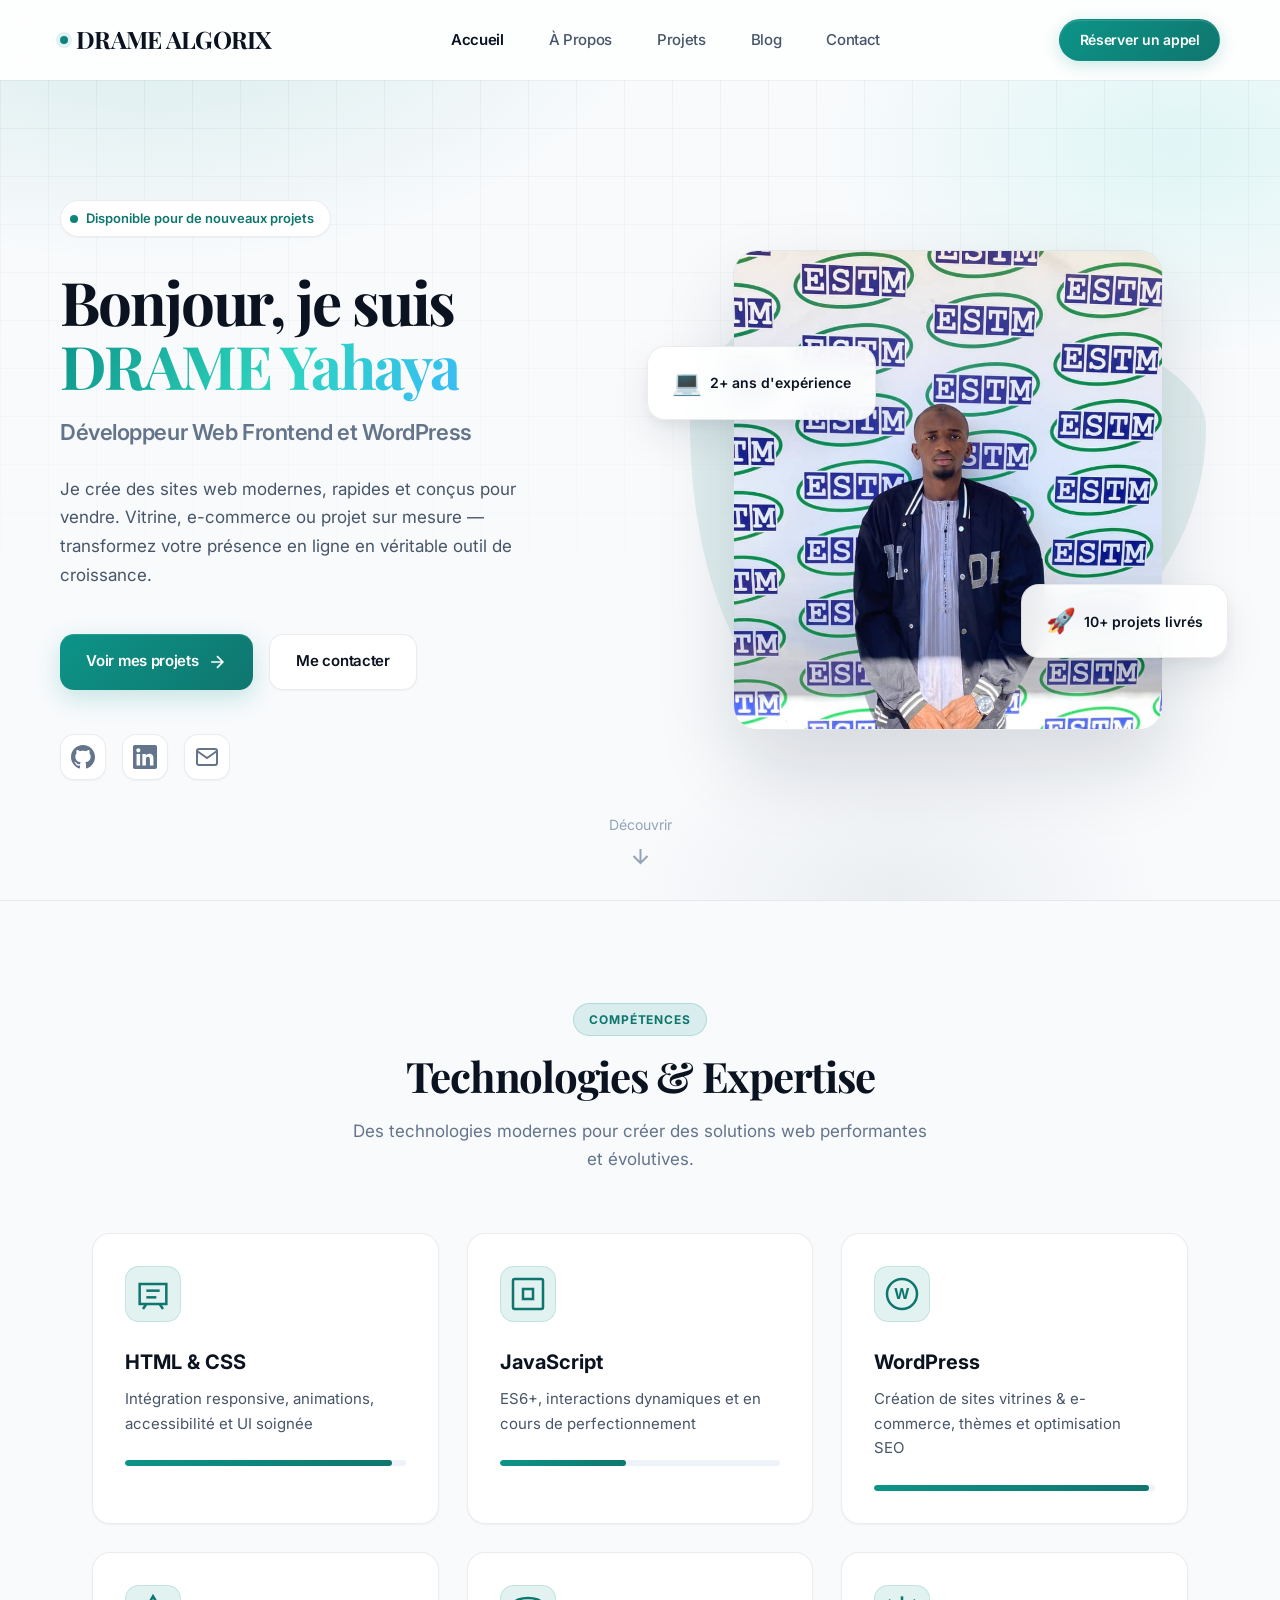
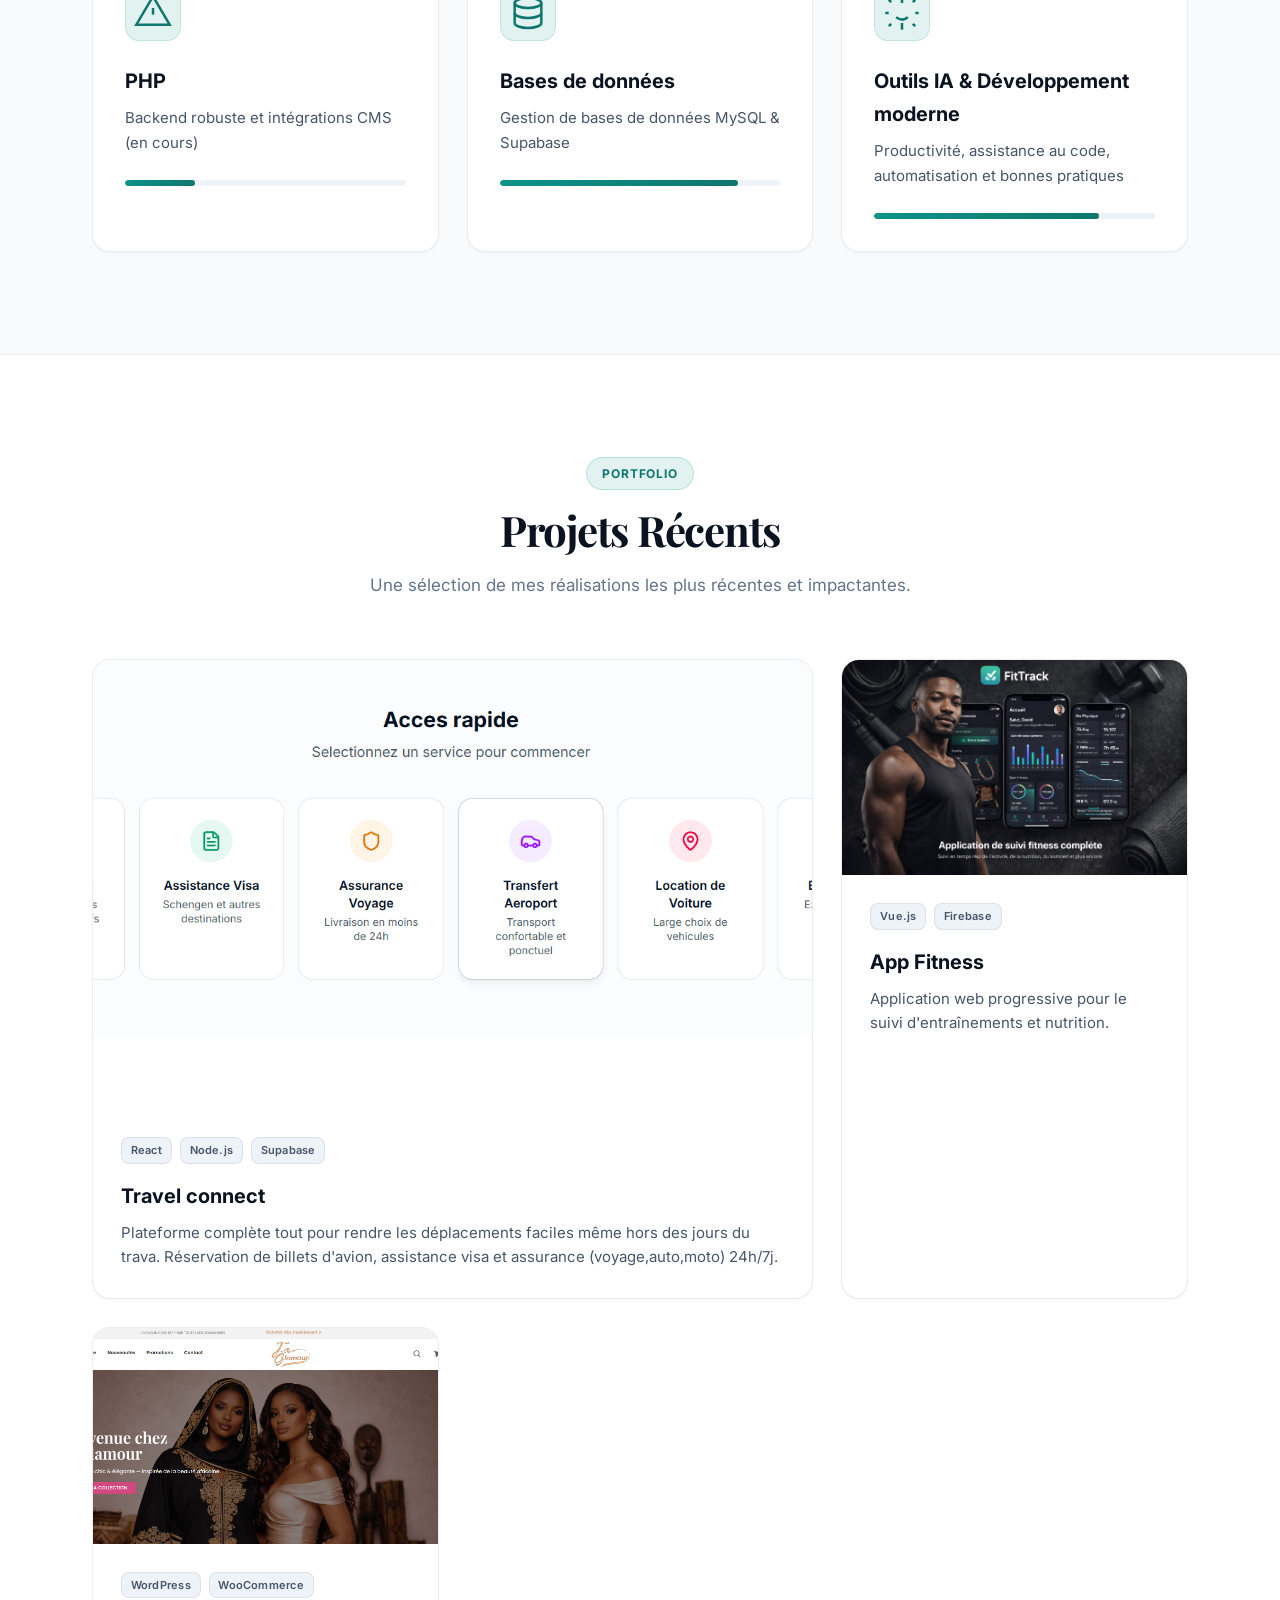
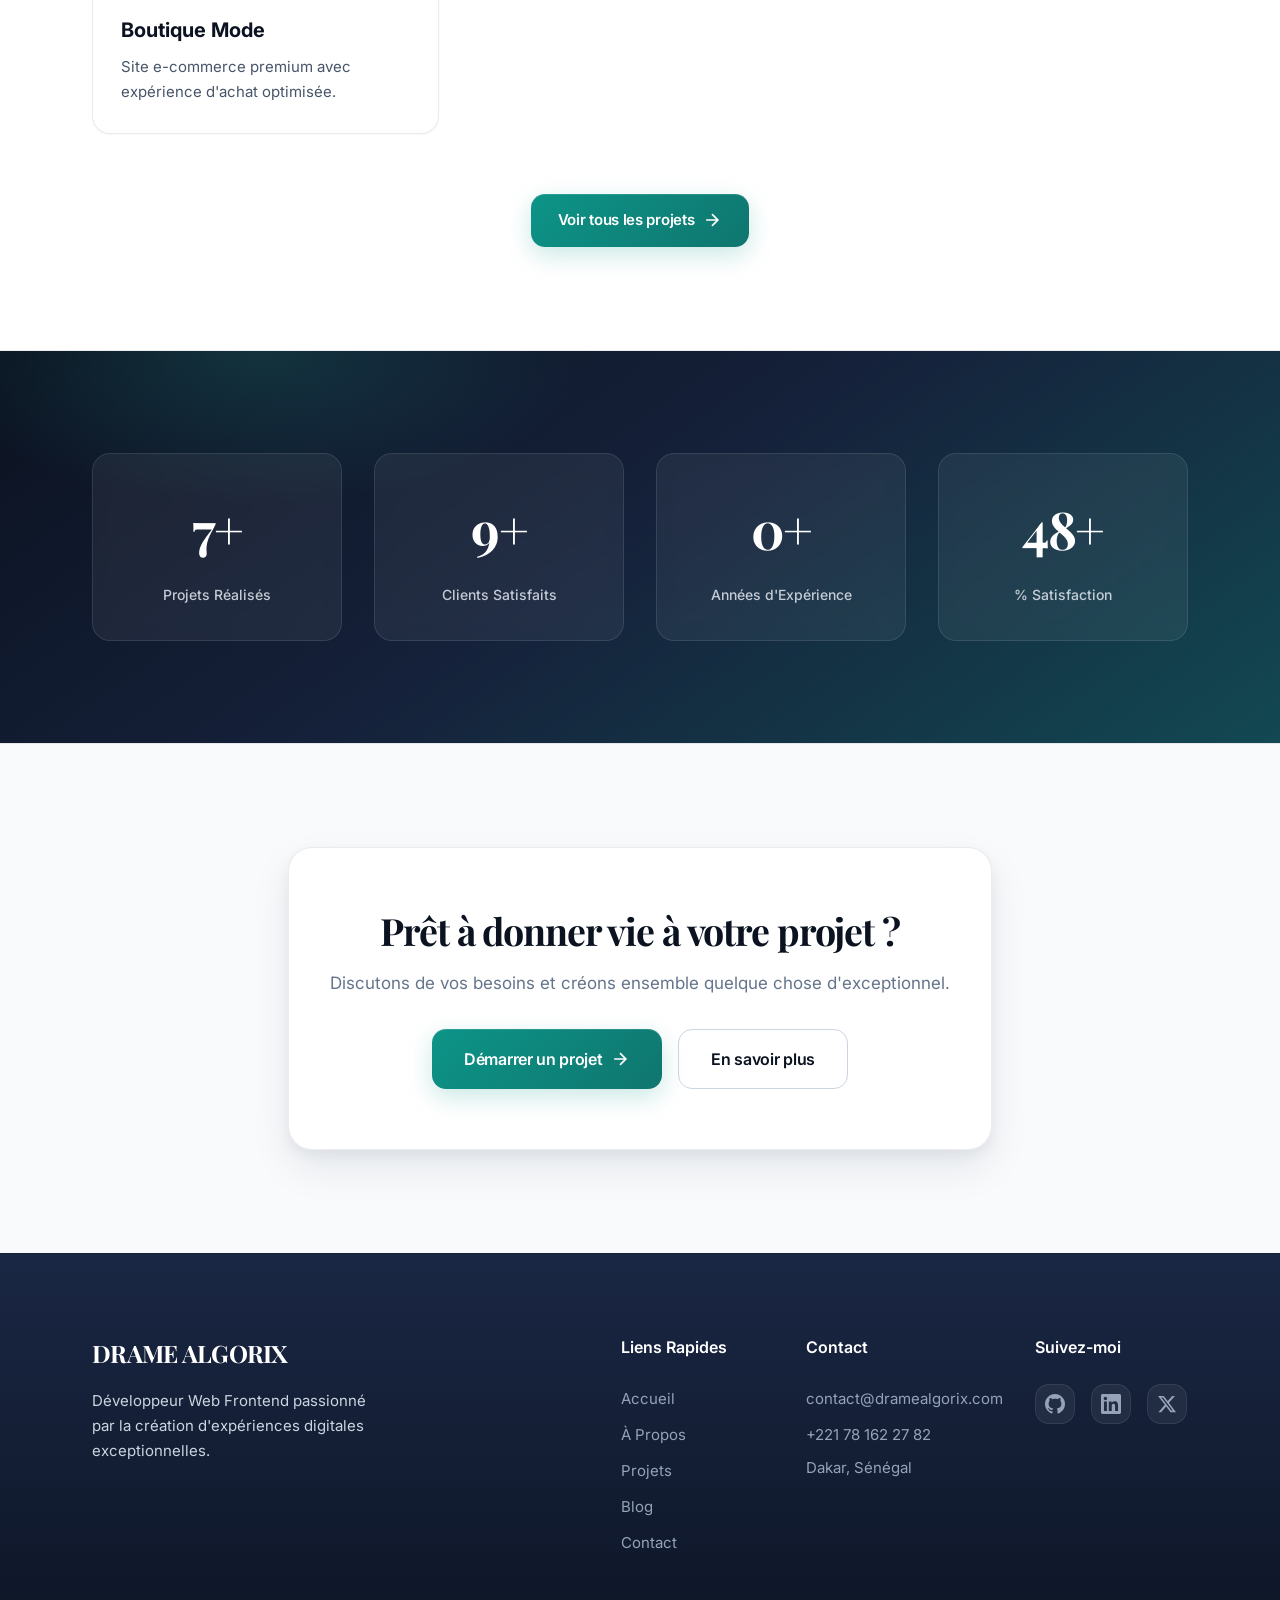
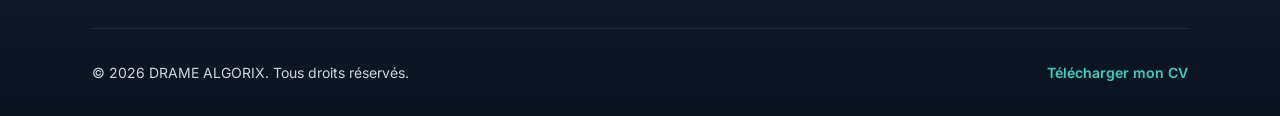
==== index.html @ dce72f21 "Add files via upload" ====
<!DOCTYPE html>
<html lang="fr">
<head>
    <meta charset="UTF-8">
    <meta name="viewport" content="width=device-width, initial-scale=1.0">
    <meta name="description" content="Portfolio de développeur web frontend - Création de sites web modernes et performants">
    <title>DRAME ALGORIX| Développeur Web Frontend</title>
    <link rel="preconnect" href="https://fonts.googleapis.com">
    <link rel="preconnect" href="https://fonts.gstatic.com" crossorigin>
    <link href="https://fonts.googleapis.com/css2?family=Inter:wght@300;400;500;600;700;800&family=Playfair+Display:wght@600;700&display=swap" rel="stylesheet">
    <link rel="stylesheet" href="css/style.css">

</head>
<body>
    <!-- Navigation -->
    <nav class="navbar" id="navbar" role="navigation" aria-label="Principale">
        <div class="container nav-container">
            <a href="index.html" class="logo">
                <span class="logo-text">DRAME ALGORIX</span>
            </a>
            <ul class="nav-menu" id="nav-menu">
                <li><a href="index.html" class="nav-link active">Accueil</a></li>
                <li><a href="about.html" class="nav-link">À Propos</a></li>
                <li><a href="projects.html" class="nav-link">Projets</a></li>
                <li><a href="blog.html" class="nav-link">Blog</a></li>
                <li><a href="contact.html" class="nav-link">Contact</a></li>
                <li class="nav-item-cta">
                    <!-- Mon lien Calendly pour prise de rendez-vous (Planifier un appel) --> 
                    <a href="https://calendly.com/yahayadrame21/30min" class="nav-cta nav-cta--mobile" target="_blank" rel="noopener noreferrer">Réserver un appel</a>
                </li>
            </ul>
            <div class="nav-actions">
                <a href="https://calendly.com/yahayadrame21/30min" class="nav-cta nav-cta--desktop" target="_blank" rel="noopener noreferrer">Réserver un appel</a>
                <button type="button" class="nav-toggle" id="nav-toggle" aria-label="Ouvrir le menu" aria-expanded="false" aria-controls="nav-menu">
                    <span class="hamburger" aria-hidden="true"></span>
                </button>
            </div>
        </div>
    </nav>

    <!-- Hero Section -->
    <header class="hero">
        <div class="container hero-container">
            <div class="hero-content">
                <span class="hero-badge animate-fade-in">Disponible pour de nouveaux projets</span>
                <h1 class="hero-title animate-fade-in-up">
                    Bonjour, je suis <span class="text-gradient">DRAME Yahaya</span>
                </h1>
                <p class="hero-subtitle animate-fade-in-up delay-1">
                    Développeur Web Frontend et WordPress
                </p>
                <p class="hero-description animate-fade-in-up delay-2">
                    Je crée des sites web modernes, rapides et conçus pour vendre. Vitrine, e-commerce ou projet sur mesure — transformez votre présence en ligne en véritable outil de croissance.

                </p>
                <div class="hero-cta animate-fade-in-up delay-3">
                    <a href="projects.html" class="btn btn-primary">
                        <span>Voir mes projets</span>
                        <svg width="20" height="20" viewBox="0 0 24 24" fill="none" stroke="currentColor" stroke-width="2">
                            <path d="M5 12h14M12 5l7 7-7 7"/>
                        </svg>
                    </a>
                    <a href="contact.html" class="btn btn-secondary">Me contacter</a>
                </div>
                    <!--Liens vers les reseaux sociaux-->
                <div class="hero-social animate-fade-in-up delay-4">
                    <a href="https://github.com" target="_blank" rel="noopener" class="social-link" aria-label="GitHub">
                        <svg width="24" height="24" viewBox="0 0 24 24" fill="currentColor">
                            <path d="M12 0c-6.626 0-12 5.373-12 12 0 5.302 3.438 9.8 8.207 11.387.599.111.793-.261.793-.577v-2.234c-3.338.726-4.033-1.416-4.033-1.416-.546-1.387-1.333-1.756-1.333-1.756-1.089-.745.083-.729.083-.729 1.205.084 1.839 1.237 1.839 1.237 1.07 1.834 2.807 1.304 3.492.997.107-.775.418-1.305.762-1.604-2.665-.305-5.467-1.334-5.467-5.931 0-1.311.469-2.381 1.236-3.221-.124-.303-.535-1.524.117-3.176 0 0 1.008-.322 3.301 1.23.957-.266 1.983-.399 3.003-.404 1.02.005 2.047.138 3.006.404 2.291-1.552 3.297-1.23 3.297-1.23.653 1.653.242 2.874.118 3.176.77.84 1.235 1.911 1.235 3.221 0 4.609-2.807 5.624-5.479 5.921.43.372.823 1.102.823 2.222v3.293c0 .319.192.694.801.576 4.765-1.589 8.199-6.086 8.199-11.386 0-6.627-5.373-12-12-12z"/>
                        </svg>
                    </a>
                    <a href="https://linkedin.com" target="_blank" rel="noopener" class="social-link" aria-label="LinkedIn">
                        <svg width="24" height="24" viewBox="0 0 24 24" fill="currentColor">
                            <path d="M20.447 20.452h-3.554v-5.569c0-1.328-.027-3.037-1.852-3.037-1.853 0-2.136 1.445-2.136 2.939v5.667H9.351V9h3.414v1.561h.046c.477-.9 1.637-1.85 3.37-1.85 3.601 0 4.267 2.37 4.267 5.455v6.286zM5.337 7.433c-1.144 0-2.063-.926-2.063-2.065 0-1.138.92-2.063 2.063-2.063 1.14 0 2.064.925 2.064 2.063 0 1.139-.925 2.065-2.064 2.065zm1.782 13.019H3.555V9h3.564v11.452zM22.225 0H1.771C.792 0 0 .774 0 1.729v20.542C0 23.227.792 24 1.771 24h20.451C23.2 24 24 23.227 24 22.271V1.729C24 .774 23.2 0 22.222 0h.003z"/>
                        </svg>
                    </a>
                    <a href="mailto:contact@dramealgorix.com" class="social-link" aria-label="Email">
                        <svg width="24" height="24" viewBox="0 0 24 24" fill="none" stroke="currentColor" stroke-width="2">
                            <rect x="2" y="4" width="20" height="16" rx="2"/>
                            <path d="M22 6l-10 7L2 6"/>
                        </svg>
                    </a>
                </div>
            </div>
            <div class="hero-visual animate-fade-in-left">
                <div class="hero-image-wrapper">
                    <div class="hero-shape"></div>
                    <div class="hero-image">
                        
                        <!--//image de moi en jpg -->
                        <img src="images/WhatsApp Image 2026-04-06 at 15.59.02.jpeg" alt=" image DRAME Yahaya - Développeur Web">
                    </div>
                    <div class="floating-card card-1">
                        <span class="card-icon">💻</span>
                        <span class="card-text">2+ ans d'expérience</span>
                    </div>
                    <div class="floating-card card-2">
                        <span class="card-icon">🚀</span>
                        <span class="card-text">10+ projets livrés</span>
                    </div>
                </div>
            </div>
        </div>
        <div class="hero-scroll">
            <a href="#skills" class="scroll-indicator"> 
                <span>Découvrir</span>
                <svg width="24" height="24" viewBox="0 0 24 24" fill="none" stroke="currentColor" stroke-width="2">
                    <path d="M12 5v14M19 12l-7 7-7-7"/> 
                </svg>
            </a>
        </div>
    </header>

    <!-- Skills Section  avec les svg icones correspondants-->
    <section class="skills" id="skills">
        <div class="container">
            <div class="section-header">
                <span class="section-badge">Compétences</span>
                <h2 class="section-title">Technologies & Expertise</h2>
                <p class="section-description">
                    Des technologies modernes pour créer des solutions web performantes et évolutives.
                </p>
            </div>
            <div class="skills-grid">
                <div class="skill-card" data-animate>
                    <div class="skill-icon">
                        <svg width="40" height="40" viewBox="0 0 24 24" fill="none" stroke="currentColor" stroke-width="1.5">
                            <path d="M4 6h16v12H4z"/>
                            <path d="M8 18l-2 3"/>
                            <path d="M16 18l2 3"/>
                            <path d="M8 10h8"/>
                            <path d="M8 14h6"/>
                        </svg>
                    </div>
                    <h3 class="skill-title">HTML &amp; CSS</h3>
                    <p class="skill-description">Intégration responsive, animations, accessibilité et UI soignée</p>
                    <div class="skill-level">
                        <div class="skill-bar" style="--level: 95%"></div>
                    </div>
                </div>
                <div class="skill-card" data-animate>
                    <div class="skill-icon">
                        <svg width="40" height="40" viewBox="0 0 24 24" fill="none" stroke="currentColor" stroke-width="1.5">
                            <path d="M20 3H4a1 1 0 00-1 1v16a1 1 0 001 1h16a1 1 0 001-1V4a1 1 0 00-1-1z"/>
                            <path d="M9 9h6v6H9z"/>
                        </svg>
                    </div>
                    <h3 class="skill-title">JavaScript</h3>
                    <p class="skill-description">ES6+, interactions dynamiques et en cours de perfectionnement</p>
                    <div class="skill-level">
                        <div class="skill-bar" style="--level: 45%"></div>
                    </div>
                </div>
                <div class="skill-card" data-animate>
                    <div class="skill-icon">
                        <svg width="40" height="40" viewBox="0 0 24 24" fill="none" stroke="currentColor" stroke-width="1.5">
                            <circle cx="12" cy="12" r="9"/>
                            <text x="12" y="15" text-anchor="middle" font-size="9" font-family="Inter, system-ui, -apple-system, BlinkMacSystemFont, sans-serif" fill="currentColor" stroke="none" font-weight="700">W</text>
                        </svg>
                    </div>
                    <h3 class="skill-title">WordPress</h3>
                    <p class="skill-description">Création de sites vitrines & e-commerce, thèmes et optimisation SEO</p>
                    <div class="skill-level">
                        <div class="skill-bar" style="--level: 98%"></div>
                    </div>
                </div>
                <div class="skill-card" data-animate>
                    <div class="skill-icon">
                        <svg width="40" height="40" viewBox="0 0 24 24" fill="none" stroke="currentColor" stroke-width="1.5">
                            <path d="M12 2L2 19h20L12 2z"/>
                            <path d="M12 16v.01"/>
                            <path d="M12 9v4"/>
                        </svg>
                    </div>
                    <h3 class="skill-title">PHP</h3>
                    <p class="skill-description">Backend robuste et intégrations CMS (en cours)</p>
                    <div class="skill-level">
                        <div class="skill-bar" style="--level: 25%"></div>
                    </div>
                </div>
                <div class="skill-card" data-animate>
                    <div class="skill-icon">
                        <svg width="40" height="40" viewBox="0 0 24 24" fill="none" stroke="currentColor" stroke-width="1.5">
                            <path d="M12 3c-4.418 0-8 1.343-8 3v12c0 1.657 3.582 3 8 3s8-1.343 8-3V6c0-1.657-3.582-3-8-3z"/>
                            <path d="M4 6c0 1.657 3.582 3 8 3s8-1.343 8-3"/>
                            <path d="M4 12c0 1.657 3.582 3 8 3s8-1.343 8-3"/>
                        </svg>
                    </div>
                    <h3 class="skill-title">Bases de données</h3>
                    <p class="skill-description">Gestion de bases de données MySQL & Supabase</p>
                    <div class="skill-level">
                        <div class="skill-bar" style="--level: 85%"></div>
                    </div>
                </div>
                <div class="skill-card" data-animate>
                    <div class="skill-icon">
                        <svg width="40" height="40" viewBox="0 0 24 24" fill="none" stroke="currentColor" stroke-width="1.5">
                            <path d="M12 2v4"/>
                            <path d="M12 18v4"/>
                            <path d="M4 12H2"/>
                            <path d="M22 12h-2"/>
                            <path d="M5.5 5.5l-1.4-1.4"/>
                            <path d="M19.9 19.9l-1.4-1.4"/>
                            <path d="M18.5 5.5l1.4-1.4"/>
                            <path d="M4.1 19.9l1.4-1.4"/>
                            <path d="M8.5 14.5c2.5 1.8 5.2 1.8 7 0"/>
                            <path d="M9 9.5h.01"/>
                            <path d="M15 9.5h.01"/>
                        </svg>
                    </div>
                    <h3 class="skill-title">Outils IA &amp; Développement moderne</h3>
                    <p class="skill-description">Productivité, assistance au code, automatisation et bonnes pratiques</p>
                    <div class="skill-level">
                        <div class="skill-bar" style="--level: 80%"></div>
                    </div>
                </div>
            </div>
        </div>
    </section>

    <!-- Section Aperçu des projets -->
    <section class="projects-preview">
        <div class="container">
            <div class="section-header">
                <span class="section-badge">Portfolio</span>
                <h2 class="section-title">Projets Récents</h2>
                <p class="section-description">
                    Une sélection de mes réalisations les plus récentes et impactantes.
                </p>
            </div>
            <div class="projects-grid">
                <article class="project-card featured" data-animate>
                    <div class="project-image">
                        <img src="images/agenceconnect.png" alt="images/agenceconnect.png">
                        <div class="project-overlay">
                            <a href="projects.html" class="project-link">
                                <svg width="24" height="24" viewBox="0 0 24 24" fill="none" stroke="currentColor" stroke-width="2">
                                    <path d="M18 13v6a2 2 0 01-2 2H5a2 2 0 01-2-2V8a2 2 0 012-2h6"/>
                                    <path d="M15 3h6v6"/>
                                    <path d="M10 14L21 3"/>
                                </svg>
                            </a>
                        </div>
                    </div>
                    <div class="project-content">
                        <div class="project-tags">
                            <span class="tag">React</span>
                            <span class="tag">Node.js</span>
                            <span class="tag">Supabase</span>
                        </div>
                        <h3 class="project-title">Travel connect</h3>
                        <p class="project-description">
                            Plateforme complète tout pour rendre les déplacements faciles même hors des jours du trava. Réservation de billets d'avion,
                            assistance visa et assurance (voyage,auto,moto) 24h/7j.
                        </p>
                    </div>
                </article>
                <article class="project-card" data-animate>
                    <div class="project-image">
                        <img src="images/FitTrack.png" alt="Application Mobile Fitness">
                        <div class="project-overlay">
                            <a href="projects.html" class="project-link">
                                <svg width="24" height="24" viewBox="0 0 24 24" fill="none" stroke="currentColor" stroke-width="2">
                                    <path d="M18 13v6a2 2 0 01-2 2H5a2 2 0 01-2-2V8a2 2 0 012-2h6"/>
                                    <path d="M15 3h6v6"/>
                                    <path d="M10 14L21 3"/>
                                </svg>
                            </a>
                        </div>
                    </div>
                    <div class="project-content">
                        <div class="project-tags">
                            <span class="tag">Vue.js</span>
                            <span class="tag">Firebase</span>
                        </div>
                        <h3 class="project-title">App Fitness</h3>
                        <p class="project-description">
                            Application web progressive pour le suivi d'entraînements et nutrition.
                        </p>
                    </div>
                </article>
                <article class="project-card" data-animate>
                    <div class="project-image">
                        <img src="images/boutique fashion.png" alt="Site E-commerce Mode">
                        <div class="project-overlay">
                            <a href="projects.html" class="project-link">
                                <svg width="24" height="24" viewBox="0 0 24 24" fill="none" stroke="currentColor" stroke-width="2">
                                    <path d="M18 13v6a2 2 0 01-2 2H5a2 2 0 01-2-2V8a2 2 0 012-2h6"/>
                                    <path d="M15 3h6v6"/>
                                    <path d="M10 14L21 3"/>
                                </svg>
                            </a>
                        </div>
                    </div>
                    <div class="project-content">
                        <div class="project-tags">
                            <span class="tag">WordPress</span>
                            <span class="tag">WooCommerce</span>
                        </div>
                        <h3 class="project-title">Boutique Mode</h3>
                        <p class="project-description">
                            Site e-commerce premium avec expérience d'achat optimisée.
                        </p>
                    </div>
                </article>
            </div>
            <div class="section-cta">
                <a href="projects.html" class="btn btn-primary">
                    <span>Voir tous les projets</span>
                    <svg width="20" height="20" viewBox="0 0 24 24" fill="none" stroke="currentColor" stroke-width="2">
                        <path d="M5 12h14M12 5l7 7-7 7"/>
                    </svg>
                </a>
            </div>
        </div>
    </section>

    <!-- Section Stats -->
    <section class="stats">
        <div class="container">
            <div class="stats-grid">
                <div class="stat-item" data-animate>
                    <span class="stat-number" data-count="15">0</span>
                    <span class="stat-label">Projets Réalisés</span>
                </div>
                <div class="stat-item" data-animate>
                    <span class="stat-number" data-count="20">0</span>
                    <span class="stat-label">Clients Satisfaits</span>
                </div>
                <div class="stat-item" data-animate>
                    <span class="stat-number" data-count="2">0</span>
                    <span class="stat-label">Années d'Expérience</span>
                </div>
                <div class="stat-item" data-animate>
                    <span class="stat-number" data-count="99">0</span>
                    <span class="stat-label">% Satisfaction</span>
                </div>
            </div>
        </div>
    </section>

    <!-- Bouton d'appel Call To action (CTA) Section -->
    <section class="cta-section">
        <div class="container">
            <div class="cta-content" data-animate>
                <h2 class="cta-title">Prêt à donner vie à votre projet ?</h2>
                <p class="cta-description">
                    Discutons de vos besoins et créons ensemble quelque chose d'exceptionnel.
                </p>
                <div class="cta-buttons">
                    <a href="contact.html" class="btn btn-primary btn-large">
                        <span>Démarrer un projet</span>
                        <svg width="20" height="20" viewBox="0 0 24 24" fill="none" stroke="currentColor" stroke-width="2">
                            <path d="M5 12h14M12 5l7 7-7 7"/>
                        </svg>
                    </a>
                    <a href="about.html" class="btn btn-outline btn-large">En savoir plus</a>
                </div>
            </div>
        </div>
    </section>

    <!-- Footer -->
    <footer class="footer">
        <div class="container">
            <div class="footer-content">
                <div class="footer-brand">
                    <a href="index.html" class="logo">
                        <span class="logo-text">DRAME ALGORIX</span>
                    </a>
                    <p class="footer-tagline">Développeur Web Frontend passionné par la création d'expériences digitales exceptionnelles.</p>
                </div>
                <div class="footer-links">
                    <div class="footer-column">
                        <h4>Liens Rapides</h4>
                        <ul>
                            <li><a href="index.html">Accueil</a></li>
                            <li><a href="about.html">À Propos</a></li>
                            <li><a href="projects.html">Projets</a></li>
                            <li><a href="blog.html">Blog</a></li>
                            <li><a href="contact.html">Contact</a></li>
                        </ul>
                    </div>
                    <div class="footer-column">
                        <h4>Contact</h4>
                        <ul>
                            <li><a href="mailto:contact@dramealgorix.com">contact@dramealgorix.com</a></li>
                            <li><a href="tel:+221781622782">+221 78 162 27 82</a></li>
                            <li>Dakar, Sénégal</li>
                        </ul>
                    </div>
                    <div class="footer-column">
                        <h4>Suivez-moi</h4>
                        <div class="footer-social">
                            <a href="https://github.com" target="_blank" rel="noopener" aria-label="GitHub">
                                <svg width="20" height="20" viewBox="0 0 24 24" fill="currentColor">
                                    <path d="M12 0c-6.626 0-12 5.373-12 12 0 5.302 3.438 9.8 8.207 11.387.599.111.793-.261.793-.577v-2.234c-3.338.726-4.033-1.416-4.033-1.416-.546-1.387-1.333-1.756-1.333-1.756-1.089-.745.083-.729.083-.729 1.205.084 1.839 1.237 1.839 1.237 1.07 1.834 2.807 1.304 3.492.997.107-.775.418-1.305.762-1.604-2.665-.305-5.467-1.334-5.467-5.931 0-1.311.469-2.381 1.236-3.221-.124-.303-.535-1.524.117-3.176 0 0 1.008-.322 3.301 1.23.957-.266 1.983-.399 3.003-.404 1.02.005 2.047.138 3.006.404 2.291-1.552 3.297-1.23 3.297-1.23.653 1.653.242 2.874.118 3.176.77.84 1.235 1.911 1.235 3.221 0 4.609-2.807 5.624-5.479 5.921.43.372.823 1.102.823 2.222v3.293c0 .319.192.694.801.576 4.765-1.589 8.199-6.086 8.199-11.386 0-6.627-5.373-12-12-12z"/>
                                </svg>
                            </a>
                            <a href="https://linkedin.com" target="_blank" rel="noopener" aria-label="LinkedIn">
                                <svg width="20" height="20" viewBox="0 0 24 24" fill="currentColor">
                                    <path d="M20.447 20.452h-3.554v-5.569c0-1.328-.027-3.037-1.852-3.037-1.853 0-2.136 1.445-2.136 2.939v5.667H9.351V9h3.414v1.561h.046c.477-.9 1.637-1.85 3.37-1.85 3.601 0 4.267 2.37 4.267 5.455v6.286zM5.337 7.433c-1.144 0-2.063-.926-2.063-2.065 0-1.138.92-2.063 2.063-2.063 1.14 0 2.064.925 2.064 2.063 0 1.139-.925 2.065-2.064 2.065zm1.782 13.019H3.555V9h3.564v11.452zM22.225 0H1.771C.792 0 0 .774 0 1.729v20.542C0 23.227.792 24 1.771 24h20.451C23.2 24 24 23.227 24 22.271V1.729C24 .774 23.2 0 22.222 0h.003z"/>
                                </svg>
                            </a>
                            <a href="https://twitter.com" target="_blank" rel="noopener" aria-label="Twitter">
                                <svg width="20" height="20" viewBox="0 0 24 24" fill="currentColor">
                                    <path d="M18.244 2.25h3.308l-7.227 8.26 8.502 11.24H16.17l-5.214-6.817L4.99 21.75H1.68l7.73-8.835L1.254 2.25H8.08l4.713 6.231zm-1.161 17.52h1.833L7.084 4.126H5.117z"/>
                                </svg>
                            </a>
                        </div>
                    </div>
                </div>
            </div>
            <div class="footer-bottom">
                <p>&copy; 2026 DRAME ALGORIX. Tous droits réservés.</p>
                <a href="#" class="cv-link">Télécharger mon CV</a>
            </div>
        </div>
    </footer>

    <script src="js/script.js"></script>
</body>
</html>
---- css/style.css ----
/* ===================================
   Design system
   Primary / Secondary / Accent / Neutrals
   =================================== */
:root {
    /* Brand */
    --color-primary: #0b1220;
    --color-secondary: #1a2744;
    --color-accent: #0d9488;
    --color-accent-dark: #0f766e;
    --color-accent-light: #2dd4bf;
    --color-accent-faint: rgba(13, 148, 136, 0.12);
    --color-accent-glow: rgba(13, 148, 136, 0.22);

    /* Neutrals */
    --color-white: #ffffff;
    --color-gray-50: #f6f8fc;
    --color-gray-100: #eef2f9;
    --color-gray-200: #e2e8f0;
    --color-gray-300: #cbd5e1;
    --color-gray-400: #94a3b8;
    --color-gray-500: #64748b;
    --color-gray-600: #475569;
    --color-gray-700: #334155;
    --color-gray-800: #1e293b;
    --color-gray-900: #0f172a;

    /* Surfaces */
    --surface-page: #f8fafc;
    --surface-elevated: #ffffff;
    --border-subtle: rgba(15, 23, 42, 0.08);

    /* Gradients */
    --gradient-primary: linear-gradient(135deg, var(--color-accent) 0%, var(--color-accent-dark) 100%);
    --gradient-hero-mesh:
        radial-gradient(900px 480px at 12% -10%, rgba(13, 148, 136, 0.14) 0%, transparent 55%),
        radial-gradient(700px 420px at 92% 8%, rgba(45, 212, 191, 0.12) 0%, transparent 50%),
        radial-gradient(600px 400px at 70% 100%, rgba(26, 39, 68, 0.06) 0%, transparent 45%);
    --gradient-text: linear-gradient(120deg, var(--color-accent) 0%, var(--color-accent-light) 55%, #38bdf8 100%);
    --gradient-stats: linear-gradient(145deg, #0b1220 0%, #15213a 48%, #0f766e 160%);

    /* Typographie */
    --font-primary: 'Inter', -apple-system, BlinkMacSystemFont, sans-serif;
    --font-display: 'Playfair Display', Georgia, serif;

   /* Espacement — plus d'espace */
    --spacing-xs: 0.25rem;
    --spacing-sm: 0.5rem;
    --spacing-md: 1rem;
    --spacing-lg: 1.5rem;
    --spacing-xl: 2rem;
    --spacing-2xl: 2.75rem;
    --spacing-3xl: 4.5rem;
    --spacing-4xl: 6.5rem;
    --section-y: clamp(4rem, 8vw, 6.5rem);

    /* Radius — soft product UI */
    --radius-sm: 0.5rem;
    --radius-md: 0.625rem;
    --radius-lg: 0.875rem;
    --radius-xl: 1.125rem;
    --radius-2xl: 1.5rem;
    --radius-full: 9999px;

    /* Shadows */
    --shadow-sm: 0 1px 2px rgba(15, 23, 42, 0.04);
    --shadow-md: 0 6px 16px rgba(15, 23, 42, 0.06), 0 2px 6px rgba(15, 23, 42, 0.04);
    --shadow-lg: 0 18px 40px rgba(15, 23, 42, 0.08), 0 6px 14px rgba(15, 23, 42, 0.05);
    --shadow-xl: 0 28px 64px rgba(15, 23, 42, 0.1), 0 10px 22px rgba(15, 23, 42, 0.06);
    --shadow-2xl: 0 36px 80px rgba(15, 23, 42, 0.14);

    --transition-fast: 160ms cubic-bezier(0.4, 0, 0.2, 1);
    --transition-base: 280ms cubic-bezier(0.4, 0, 0.2, 1);
    --transition-slow: 480ms cubic-bezier(0.4, 0, 0.2, 1);

    --container-max: 1160px;
    --container-padding: clamp(1.25rem, 4vw, 2rem);
    --nav-h: 5rem;
}

/* ===================================
Réinitialiser et styles de base   
=================================== */
*,
*::before,
*::after {
    margin: 0;
    padding: 0;
    box-sizing: border-box;
}

html {
    scroll-behavior: smooth;
    font-size: 16px;
}

body {
    font-family: var(--font-primary);
    font-size: 1.0625rem;
    line-height: 1.65;
    color: var(--color-gray-600);
    background-color: var(--surface-page);
    -webkit-font-smoothing: antialiased;
    -moz-osx-font-smoothing: grayscale;
}

img {
    max-width: 100%;
    height: auto;
    display: block;
}

a {
    text-decoration: none;
    color: inherit;
    transition: color var(--transition-fast);
}

ul, ol {
    list-style: none;
}

button {
    font-family: inherit;
    font-size: inherit;
    cursor: pointer;
    border: none;
    background: none;
}

input,
textarea,
select {
    font-family: inherit;
    font-size: inherit;
}

/* ===================================
   Utility Classes
   =================================== */
.container {
    width: 100%;
    max-width: var(--container-max);
    margin: 0 auto;
    padding: 0 var(--container-padding);
}

.text-gradient {
    background: var(--gradient-text);
    -webkit-background-clip: text;
    -webkit-text-fill-color: transparent;
    background-clip: text;
}

.sr-only {
    position: absolute;
    width: 1px;
    height: 1px;
    padding: 0;
    margin: -1px;
    overflow: hidden;
    clip: rect(0, 0, 0, 0);
    white-space: nowrap;
    border: 0;
}

/* ===================================
   Animation Classes
   =================================== */
.animate-fade-in {
    animation: fadeIn 0.6s ease forwards;
}

.animate-fade-in-up {
    animation: fadeInUp 0.6s ease forwards;
}

.animate-fade-in-left {
    animation: fadeInLeft 0.8s ease forwards;
}

.delay-1 { animation-delay: 0.1s; opacity: 0; }
.delay-2 { animation-delay: 0.2s; opacity: 0; }
.delay-3 { animation-delay: 0.3s; opacity: 0; }
.delay-4 { animation-delay: 0.4s; opacity: 0; }

@keyframes fadeIn {
    from { opacity: 0; }
    to { opacity: 1; }
}

@keyframes fadeInUp {
    from {
        opacity: 0;
        transform: translateY(30px);
    }
    to {
        opacity: 1;
        transform: translateY(0);
    }
}

@keyframes fadeInLeft {
    from {
        opacity: 0;
        transform: translateX(30px);
    }
    to {
        opacity: 1;
        transform: translateX(0);
    }
}

/* Scroll animations */
[data-animate] {
    opacity: 0;
    transform: translateY(30px);
    transition: opacity 0.6s ease, transform 0.6s ease;
}

[data-animate].animated {
    opacity: 1;
    transform: translateY(0);
}

/* ===================================
   Navigation — sticky SaaS bar
   =================================== */
.navbar {
    position: sticky;
    top: 0;
    left: 0;
    right: 0;
    z-index: 1000;
    background: rgba(255, 255, 255, 0.72);
    backdrop-filter: blur(12px);
    -webkit-backdrop-filter: blur(12px);
    transition: background 0.25s ease, box-shadow 0.25s ease;
}

.navbar.scrolled {
    background: rgba(255, 255, 255, 0.94);
    box-shadow: 0 1px 0 rgba(15, 23, 42, 0.06);
}

.nav-container {
    display: flex;
    align-items: center;
    justify-content: space-between;
    gap: clamp(1rem, 3vw, 2rem);
    min-height: var(--nav-h);
    padding: 0.35rem 0;
}

.logo {
    display: flex;
    align-items: center;
    gap: 0.5rem;
    flex-shrink: 0;
    z-index: 1002;
}

.navbar .logo::before {
    content: '';
    width: 0.5rem;
    height: 0.5rem;
    border-radius: var(--radius-full);
    background: var(--gradient-primary);
    box-shadow: 0 0 0 4px var(--color-accent-faint);
}

.logo-text {
    font-family: var(--font-display);
    font-size: 1.50rem;
    font-weight: 700;
    color: var(--color-primary);
    letter-spacing: -0.03em;
}

.nav-menu {
    display: flex;
    align-items: center;
    justify-content: center;
    flex: 1;
    gap: clamp(0.35rem, 1.5vw, 1rem);
    list-style: none;
    margin: 0;
    padding: 0;
}

.nav-item-cta {
    display: none;
    list-style: none;
    margin: 0;
    padding: 0;
    width: 100%;
}

.nav-link {
    display: inline-block;
    font-size: 0.9375rem;
    font-weight: 500;
    color: var(--color-gray-600);
    padding: 0.45rem 0.9rem;
    letter-spacing: -0.02em;
    transition: color 0.2s ease, opacity 0.2s ease;
}

.nav-link:hover {
    color: var(--color-primary);
}

.nav-link.active {
    color: var(--color-primary);
    font-weight: 600;
}

.nav-actions {
    display: flex;
    align-items: center;
    gap: 0.65rem;
    flex-shrink: 0;
    z-index: 1002;
}

.nav-cta {
    display: inline-flex;
    align-items: center;
    justify-content: center;
    padding: 0.55rem 1.2rem;
    font-size: 0.875rem;
    font-weight: 600;
    font-family: var(--font-primary);
    letter-spacing: -0.02em;
    color: var(--color-white);
    background: var(--gradient-primary);
    border-radius: var(--radius-full);
    border: 1px solid transparent;
    box-shadow: 0 1px 0 rgba(255, 255, 255, 0.14) inset, 0 4px 16px var(--color-accent-glow);
    transition:
        transform 0.22s ease,
        box-shadow 0.28s ease,
        filter 0.22s ease;
    white-space: nowrap;
}

.nav-cta:hover {
    transform: translateY(-2px);
    box-shadow: 0 1px 0 rgba(255, 255, 255, 0.18) inset, 0 8px 24px var(--color-accent-glow);
    filter: brightness(1.03);
}

.nav-cta:focus-visible {
    outline: none;
    box-shadow: 0 0 0 3px var(--color-accent-faint), 0 4px 16px var(--color-accent-glow);
}

.nav-cta--mobile {
    display: none;
    width: 100%;
    padding: 0.85rem 1.25rem;
    font-size: 0.9375rem;
}

.nav-cta--desktop {
    display: inline-flex;
}

.nav-toggle {
    display: none;
    flex-direction: column;
    justify-content: center;
    align-items: center;
    width: 2.75rem;
    height: 2.75rem;
    border-radius: var(--radius-md);
    cursor: pointer;
    color: var(--color-primary);
    transition: background 0.2s ease;
}

.nav-toggle:hover {
    opacity: 0.75;
}

.nav-toggle:focus-visible {
    outline: 2px solid var(--color-gray-300);
    outline-offset: 2px;
}

.hamburger {
    position: relative;
    width: 1.35rem;
    height: 2px;
    background: currentColor;
    border-radius: var(--radius-full);
    transition: background 0.2s ease;
}

.hamburger::before,
.hamburger::after {
    content: '';
    position: absolute;
    left: 0;
    width: 1.35rem;
    height: 2px;
    background: currentColor;
    border-radius: var(--radius-full);
    transition: transform 0.3s ease, top 0.3s ease;
}

.hamburger::before { top: -7px; }
.hamburger::after { top: 7px; }

.nav-toggle.active .hamburger {
    background: transparent;
}

.nav-toggle.active .hamburger::before {
    top: 0;
    transform: rotate(45deg);
}

.nav-toggle.active .hamburger::after {
    top: 0;
    transform: rotate(-45deg);
}

/* ===================================
   Buttons
   =================================== */
.btn {
    display: inline-flex;
    align-items: center;
    justify-content: center;
    gap: 0.5rem;
    padding: 0.9rem 1.65rem;
    font-size: 0.9375rem;
    font-weight: 600;
    font-family: var(--font-primary);
    letter-spacing: -0.02em;
    border-radius: var(--radius-lg);
    transition: transform var(--transition-fast), box-shadow var(--transition-base), background var(--transition-base), border-color var(--transition-base), color var(--transition-fast);
    cursor: pointer;
}

.btn-primary {
    background: var(--gradient-primary);
    color: var(--color-white);
    box-shadow: 0 1px 0 rgba(255, 255, 255, 0.12) inset, 0 8px 24px var(--color-accent-glow);
}

.btn-primary:hover {
    transform: translateY(-2px);
    box-shadow: 0 1px 0 rgba(255, 255, 255, 0.15) inset, 0 14px 36px var(--color-accent-glow);
}

.btn-secondary {
    background: var(--surface-elevated);
    color: var(--color-primary);
    border: 1px solid var(--border-subtle);
    box-shadow: var(--shadow-sm);
}

.btn-secondary:hover {
    border-color: var(--color-gray-300);
    box-shadow: var(--shadow-md);
}

.btn-outline {
    background: transparent;
    color: var(--color-primary);
    border: 1px solid var(--color-gray-300);
}

.btn-outline:hover {
    border-color: var(--color-accent);
    background: var(--color-accent-faint);
    color: var(--color-accent-dark);
}

.btn-large {
    padding: 1rem 2rem;
    font-size: 1rem;
}

.btn-full {
    width: 100%;
}

/* ===================================
   Hero Section
   =================================== */
.hero {
    position: relative;
    min-height: calc(100vh - var(--nav-h));
    min-height: calc(100dvh - var(--nav-h));
    display: flex;
    flex-direction: column;
    justify-content: center;
    padding-top: 0;
    background-color: var(--surface-page);
    background-image: var(--gradient-hero-mesh);
    overflow: hidden;
}

.hero::before {
    content: '';
    position: absolute;
    inset: 0;
    background-image: linear-gradient(rgba(15, 23, 42, 0.04) 1px, transparent 1px),
        linear-gradient(90deg, rgba(15, 23, 42, 0.04) 1px, transparent 1px);
    background-size: 48px 48px;
    mask-image: linear-gradient(to bottom, black 0%, transparent 68%);
    pointer-events: none;
}

.hero-container {
    position: relative;
    z-index: 1;
    display: grid;
    grid-template-columns: 1fr 1fr;
    gap: clamp(2.5rem, 6vw, 4.5rem);
    align-items: center;
    padding: clamp(3rem, 6vw, 5rem) 0;
}

.hero-content {
    max-width: 600px;
}

.hero-badge {
    display: inline-flex;
    align-items: center;
    gap: var(--spacing-sm);
    padding: 0.4rem 1rem 0.4rem 0.55rem;
    background: var(--surface-elevated);
    color: var(--color-accent-dark);
    font-size: 0.8125rem;
    font-weight: 600;
    border-radius: var(--radius-full);
    margin-bottom: var(--spacing-xl);
    border: 1px solid var(--border-subtle);
    box-shadow: var(--shadow-sm);
}

.hero-badge::before {
    content: '';
    width: 8px;
    height: 8px;
    background: var(--gradient-primary);
    border-radius: 50%;
    animation: pulse 2s infinite;
}

@keyframes pulse {
    0%, 100% { opacity: 1; transform: scale(1); }
    50% { opacity: 0.5; transform: scale(1.2); }
}

.hero-title {
    font-family: var(--font-display);
    font-size: clamp(2.5rem, 5vw, 3.75rem);
    font-weight: 700;
    line-height: 1.08;
    letter-spacing: -0.035em;
    color: var(--color-primary);
    margin-bottom: var(--spacing-md);
}

.hero-subtitle {
    font-size: clamp(1.125rem, 2.2vw, 1.375rem);
    font-weight: 600;
    color: var(--color-gray-500);
    margin-bottom: var(--spacing-lg);
    letter-spacing: -0.02em;
}

.hero-description {
    font-size: 1.0625rem;
    color: var(--color-gray-600);
    margin-bottom: var(--spacing-2xl);
    max-width: 32rem;
    line-height: 1.7;
}

.hero-cta {
    display: flex;
    flex-wrap: wrap;
    gap: var(--spacing-md);
    margin-bottom: var(--spacing-2xl);
}

.hero-social {
    display: flex;
    gap: var(--spacing-md);
}

.social-link {
    display: flex;
    align-items: center;
    justify-content: center;
    width: 46px;
    height: 46px;
    color: var(--color-gray-500);
    background: var(--surface-elevated);
    border: 1px solid var(--border-subtle);
    border-radius: var(--radius-lg);
    transition: all var(--transition-fast);
    box-shadow: var(--shadow-sm);
}

.social-link:hover {
    color: var(--color-accent-dark);
    border-color: var(--color-accent-faint);
    background: var(--color-accent-faint);
    transform: translateY(-2px);
}

/* Hero Visual */
.hero-visual {
    position: relative;
    display: flex;
    justify-content: center;
    align-items: center;
}

.hero-image-wrapper {
    position: relative;
    width: 430px;
    height: 480px; 
}

.hero-shape {
    position: absolute;
    top: 10%;
    right: -10%;
    width: 120%;
    height: 90%;
    background: var(--gradient-primary);
    border-radius: 30% 70% 70% 30% / 30% 30% 70% 70%;
    opacity: 0.1;
    animation: morphShape 8s ease-in-out infinite;
}

@keyframes morphShape {
    0%, 100% { border-radius: 30% 70% 70% 30% / 30% 30% 70% 70%; }
    50% { border-radius: 70% 30% 30% 70% / 70% 70% 30% 30%; }
}

.hero-image {
    position: relative;
    z-index: 1;
    width: 100%;
    height: 100%;
    border-radius: var(--radius-2xl);
    overflow: hidden;
    box-shadow: var(--shadow-2xl);
    border: 1px solid var(--border-subtle);
}

.hero-image img {
    width: 100%;
    height: 100%;
    object-fit: cover;
}

.floating-card {
    position: absolute;
    z-index: 2;
    display: flex;
    align-items: center;
    gap: var(--spacing-sm);
    padding: var(--spacing-md) var(--spacing-lg);
    background: rgba(255, 255, 255, 0.92);
    backdrop-filter: blur(10px);
    border-radius: var(--radius-xl);
    border: 1px solid var(--border-subtle);
    box-shadow: var(--shadow-lg);
    animation: float 3s ease-in-out infinite;
}

.card-1 {
    top: 20%;
    left: -20%;
    animation-delay: 0s;
}

.card-2 {
    bottom: 15%;
    right: -15%;
    animation-delay: 1.5s;
}

@keyframes float {
    0%, 100% { transform: translateY(0); }
    50% { transform: translateY(-10px); }
}

.card-icon {
    font-size: 1.5rem;
}

.card-text {
    font-size: 0.875rem;
    font-weight: 600;
    color: var(--color-primary);
}

/* Hero Scroll */
.hero-scroll {
    position: absolute;
    bottom: var(--spacing-xl);
    left: 50%;
    transform: translateX(-50%);
}

.scroll-indicator {
    display: flex;
    flex-direction: column;
    align-items: center;
    gap: var(--spacing-sm);
    color: var(--color-gray-400);
    font-size: 0.875rem;
    animation: bounce 2s infinite;
}

@keyframes bounce {
    0%, 20%, 50%, 80%, 100% { transform: translateY(0); }
    40% { transform: translateY(-8px); }
    60% { transform: translateY(-4px); }
}

/* ===================================
   Section Styles
   =================================== */
section {
    padding: var(--section-y) 0;
}

.section-header {
    text-align: center;
    margin-bottom: clamp(2.5rem, 5vw, 3.75rem);
    max-width: 40rem;
    margin-left: auto;
    margin-right: auto;
}

.section-header .section-description {
    margin-left: auto;
    margin-right: auto;
}

.section-badge {
    display: inline-block;
    padding: 0.35rem 0.9rem;
    background: var(--color-accent-faint);
    color: var(--color-accent-dark);
    font-size: 0.75rem;
    font-weight: 700;
    border-radius: var(--radius-full);
    margin-bottom: var(--spacing-md);
    text-transform: uppercase;
    letter-spacing: 0.08em;
    border: 1px solid rgba(13, 148, 136, 0.2);
}

.section-title {
    font-family: var(--font-display);
    font-size: clamp(2rem, 3.5vw, 2.625rem);
    font-weight: 700;
    letter-spacing: -0.03em;
    color: var(--color-primary);
    margin-bottom: var(--spacing-md);
    line-height: 1.15;
}

.section-description {
    font-size: 1.0625rem;
    color: var(--color-gray-500);
    max-width: 36rem;
    margin: 0 auto;
    line-height: 1.65;
}

.section-cta {
    text-align: center;
    margin-top: clamp(2.5rem, 5vw, 3.75rem);
}

/* ===================================
   Skills Section
   =================================== */
.skills {
    background: var(--surface-page);
    border-top: 1px solid var(--border-subtle);
}

.skills-grid {
    display: grid;
    grid-template-columns: repeat(auto-fit, minmax(300px, 1fr));
    gap: clamp(1.25rem, 3vw, 1.75rem);
}

.skill-card {
    background: var(--surface-elevated);
    padding: clamp(1.5rem, 3vw, 2rem);
    border-radius: var(--radius-xl);
    border: 1px solid var(--border-subtle);
    box-shadow: var(--shadow-sm);
    transition: transform var(--transition-base), box-shadow var(--transition-base), border-color var(--transition-base);
}

.skill-card:hover {
    transform: translateY(-4px);
    box-shadow: var(--shadow-lg);
    border-color: rgba(13, 148, 136, 0.25);
}

.skill-icon {
    display: flex;
    align-items: center;
    justify-content: center;
    width: 3.5rem;
    height: 3.5rem;
    background: var(--color-accent-faint);
    color: var(--color-accent-dark);
    border-radius: var(--radius-lg);
    margin-bottom: var(--spacing-lg);
    border: 1px solid rgba(13, 148, 136, 0.15);
}

.skill-title {
    font-size: 1.25rem;
    font-weight: 700;
    color: var(--color-primary);
    margin-bottom: var(--spacing-sm);
}

.skill-description {
    font-size: 0.9375rem;
    color: var(--color-gray-600);
    margin-bottom: var(--spacing-lg);
}

.skill-level {
    height: 6px;
    background: var(--color-gray-100);
    border-radius: var(--radius-full);
    overflow: hidden;
}

.skill-bar {
    height: 100%;
    background: var(--gradient-primary);
    border-radius: var(--radius-full);
    width: var(--level);
    transition: width 1s ease;
}

/* ===================================
   Projects Section
   =================================== */
.projects-preview {
    background: var(--surface-elevated);
    border-top: 1px solid var(--border-subtle);
    border-bottom: 1px solid var(--border-subtle);
}

.projects-section {
    background: var(--surface-page);
    padding-top: clamp(1.5rem, 4vw, 2.5rem);
}

.projects-grid {
    display: grid;
    grid-template-columns: repeat(3, 1fr);
    gap: clamp(1.25rem, 3vw, 1.75rem);
}

.project-card {
    position: relative;
    border-radius: var(--radius-xl);
    overflow: hidden;
    background: var(--surface-elevated);
    border: 1px solid var(--border-subtle);
    box-shadow: var(--shadow-sm);
    transition: transform var(--transition-base), box-shadow var(--transition-base), border-color var(--transition-base);
}

.project-card:hover {
    transform: translateY(-4px);
    box-shadow: var(--shadow-xl);
    border-color: rgba(13, 148, 136, 0.2);
}

.project-card.featured {
    grid-column: span 2;
}

.project-image {
    position: relative;
    aspect-ratio: 16/10;
    overflow: hidden;
}

.project-image img {
    width: 100%;
    height: 100%;
    object-fit: cover;
    transition: transform var(--transition-slow);
}

.project-card:hover .project-image img {
    transform: scale(1.05);
}

.project-overlay {
    position: absolute;
    inset: 0;
    background: linear-gradient(160deg, rgba(11, 18, 32, 0.72) 0%, rgba(15, 118, 110, 0.45) 100%);
    display: flex;
    align-items: center;
    justify-content: center;
    opacity: 0;
    transition: opacity var(--transition-base);
}

.project-card:hover .project-overlay {
    opacity: 1;
}

.project-link {
    display: flex;
    align-items: center;
    justify-content: center;
    width: 56px;
    height: 56px;
    background: var(--color-white);
    color: var(--color-primary);
    border-radius: 50%;
    transition: transform var(--transition-fast);
}

.project-link:hover {
    transform: scale(1.1);
}

.project-content {
    padding: clamp(1.25rem, 3vw, 1.75rem);
}

.project-tags {
    display: flex;
    flex-wrap: wrap;
    gap: var(--spacing-sm);
    margin-bottom: var(--spacing-md);
}

.tag {
    padding: 0.2rem 0.55rem;
    background: var(--color-gray-100);
    color: var(--color-gray-600);
    font-size: 0.6875rem;
    font-weight: 600;
    letter-spacing: 0.02em;
    border-radius: var(--radius-sm);
    border: 1px solid var(--border-subtle);
}

.project-title {
    font-size: 1.25rem;
    font-weight: 700;
    color: var(--color-primary);
    margin-bottom: var(--spacing-sm);
}

.project-description {
    font-size: 0.9375rem;
    color: var(--color-gray-600);
}

/* Projects Page Grid */
.projects-filter {
    display: flex;
    justify-content: center;
    flex-wrap: wrap;
    gap: var(--spacing-md);
    margin-bottom: var(--spacing-3xl);
}

.filter-btn {
    padding: 0.55rem 1.15rem;
    font-size: 0.875rem;
    font-weight: 600;
    color: var(--color-gray-600);
    background: var(--surface-elevated);
    border: 1px solid var(--border-subtle);
    border-radius: var(--radius-full);
    transition: all var(--transition-fast);
    box-shadow: var(--shadow-sm);
}

.filter-btn:hover,
.filter-btn.active {
    background: var(--color-primary);
    color: var(--color-white);
    border-color: var(--color-primary);
    box-shadow: var(--shadow-md);
}

.projects-grid-full {
    display: grid;
    grid-template-columns: repeat(2, 1fr);
    gap: clamp(1.25rem, 3vw, 1.75rem);
}

.project-card-full {
    background: var(--surface-elevated);
    border-radius: var(--radius-xl);
    overflow: hidden;
    border: 1px solid var(--border-subtle);
    box-shadow: var(--shadow-sm);
    transition: transform var(--transition-base), box-shadow var(--transition-base), border-color var(--transition-base);
}

.project-card-full:hover {
    transform: translateY(-4px);
    box-shadow: var(--shadow-xl);
    border-color: rgba(13, 148, 136, 0.2);
}

.project-card-full.hidden {
    display: none;
}

.project-image-full {
    position: relative;
    aspect-ratio: 16/10;
    overflow: hidden;
}

.project-image-full img {
    width: 100%;
    height: 100%;
    object-fit: cover;
    transition: transform var(--transition-slow);
}

.project-card-full:hover .project-image-full img {
    transform: scale(1.05);
}

.project-overlay-full {
    position: absolute;
    inset: 0;
    background: linear-gradient(160deg, rgba(11, 18, 32, 0.78) 0%, rgba(15, 118, 110, 0.5) 100%);
    display: flex;
    align-items: center;
    justify-content: center;
    opacity: 0;
    transition: opacity var(--transition-base);
}

.project-card-full:hover .project-overlay-full {
    opacity: 1;
}

.project-actions {
    display: flex;
    gap: var(--spacing-md);
}

.project-action-btn {
    display: flex;
    align-items: center;
    justify-content: center;
    width: 48px;
    height: 48px;
    background: var(--color-white);
    color: var(--color-primary);
    border-radius: 50%;
    transition: all var(--transition-fast);
}

.project-action-btn:hover {
    transform: scale(1.08);
    background: var(--color-accent);
    color: var(--color-white);
}

.project-content-full {
    padding: clamp(1.35rem, 3vw, 2rem);
}

.project-link-btn {
    display: inline-flex;
    align-items: center;
    gap: var(--spacing-sm);
    margin-top: var(--spacing-md);
    color: var(--color-accent-dark);
    font-weight: 600;
    transition: gap var(--transition-fast);
}

.project-link-btn:hover {
    gap: var(--spacing-md);
}

/* ===================================
   Stats Section
   =================================== */
.stats {
    background: var(--gradient-stats);
    color: var(--color-white);
    position: relative;
    overflow: hidden;
}

.stats::before {
    content: '';
    position: absolute;
    inset: 0;
    background: radial-gradient(600px 280px at 20% 0%, rgba(45, 212, 191, 0.15) 0%, transparent 55%);
    pointer-events: none;
}

.stats-grid {
    position: relative;
    z-index: 1;
    display: grid;
    grid-template-columns: repeat(4, 1fr);
    gap: clamp(1rem, 3vw, 2rem);
    text-align: center;
}

.stat-item {
    padding: var(--spacing-xl);
    border-radius: var(--radius-xl);
    background: rgba(255, 255, 255, 0.06);
    border: 1px solid rgba(255, 255, 255, 0.1);
    backdrop-filter: blur(8px);
}

.stat-number {
    display: block;
    font-family: var(--font-display);
    font-size: clamp(2.5rem, 5vw, 3.25rem);
    font-weight: 700;
    margin-bottom: var(--spacing-sm);
    letter-spacing: -0.03em;
}

.stat-number::after {
    content: '+';
}

.stat-label {
    font-size: 0.875rem;
    font-weight: 500;
    color: rgba(226, 232, 240, 0.85);
}

/* ===================================
   CTA Section
   =================================== */
.cta-section {
    background: var(--surface-page);
    border-top: 1px solid var(--border-subtle);
}

.cta-content {
    text-align: center;
    max-width: 44rem;
    margin: 0 auto;
    padding: clamp(2.5rem, 5vw, 3.75rem) clamp(1.5rem, 4vw, 2.5rem);
    background: var(--surface-elevated);
    border-radius: var(--radius-2xl);
    border: 1px solid var(--border-subtle);
    box-shadow: var(--shadow-lg);
}

.cta-title {
    font-family: var(--font-display);
    font-size: clamp(1.75rem, 3.5vw, 2.35rem);
    font-weight: 700;
    letter-spacing: -0.03em;
    color: var(--color-primary);
    margin-bottom: var(--spacing-md);
    line-height: 1.2;
}

.cta-description {
    font-size: 1.0625rem;
    color: var(--color-gray-500);
    margin-bottom: var(--spacing-xl);
    line-height: 1.65;
}

.cta-buttons {
    display: flex;
    flex-wrap: wrap;
    justify-content: center;
    gap: var(--spacing-md);
}

/* ===================================
   Page Header
   =================================== */
.page-header {
    padding: clamp(3rem, 8vw, 5rem) 0 clamp(2.5rem, 5vw, 3.5rem);
    background-color: var(--surface-page);
    background-image: var(--gradient-hero-mesh);
    text-align: center;
    border-bottom: 1px solid var(--border-subtle);
    position: relative;
}

.page-header::before {
    content: '';
    position: absolute;
    inset: 0;
    background-image: linear-gradient(rgba(15, 23, 42, 0.035) 1px, transparent 1px),
        linear-gradient(90deg, rgba(15, 23, 42, 0.035) 1px, transparent 1px);
    background-size: 40px 40px;
    mask-image: linear-gradient(to bottom, black 30%, transparent 100%);
    pointer-events: none;
}

.page-header .container {
    position: relative;
    z-index: 1;
}

.page-badge {
    display: inline-block;
    padding: 0.35rem 0.9rem;
    background: var(--color-accent-faint);
    color: var(--color-accent-dark);
    font-size: 0.75rem;
    font-weight: 700;
    border-radius: var(--radius-full);
    margin-bottom: var(--spacing-md);
    text-transform: uppercase;
    letter-spacing: 0.08em;
    border: 1px solid rgba(13, 148, 136, 0.2);
}

.page-title {
    font-family: var(--font-display);
    font-size: clamp(2.35rem, 4.5vw, 3.15rem);
    font-weight: 700;
    letter-spacing: -0.035em;
    color: var(--color-primary);
    margin-bottom: var(--spacing-md);
    line-height: 1.1;
}

.page-subtitle {
    font-size: 1.125rem;
    color: var(--color-gray-500);
    max-width: 36rem;
    margin: 0 auto;
    line-height: 1.65;
}

/* ===================================
   About Page
   =================================== */
.about-intro {
    padding: var(--section-y) 0;
    background: var(--surface-elevated);
    border-bottom: 1px solid var(--border-subtle);
}

.about-grid {
    display: grid;
    grid-template-columns: 1fr 1.2fr;
    gap: var(--spacing-4xl);
    align-items: center;
}

.about-image-wrapper {
    position: relative;
}

.about-image-wrapper img {
    width: 100%;
    border-radius: var(--radius-2xl);
    box-shadow: var(--shadow-2xl);
}

.about-image-decoration {
    position: absolute;
    top: var(--spacing-xl);
    left: var(--spacing-xl);
    right: calc(-1 * var(--spacing-xl));
    bottom: calc(-1 * var(--spacing-xl));
    background: var(--gradient-primary);
    border-radius: var(--radius-2xl);
    z-index: -1;
    opacity: 0.1;
}

.about-heading {
    font-family: var(--font-display);
    font-size: 2rem;
    font-weight: 700;
    color: var(--color-primary);
    margin-bottom: var(--spacing-lg);
}

.about-lead {
    font-size: 1.25rem;
    color: var(--color-gray-700);
    margin-bottom: var(--spacing-lg);
}

.about-text p {
    margin-bottom: var(--spacing-md);
    color: var(--color-gray-600);
}

.about-highlights {
    display: grid;
    grid-template-columns: repeat(2, 1fr);
    gap: var(--spacing-lg);
    margin-top: var(--spacing-xl);
}

.highlight-item {
    display: flex;
    gap: var(--spacing-md);
    padding: var(--spacing-lg);
    background: var(--surface-page);
    border-radius: var(--radius-xl);
    border: 1px solid var(--border-subtle);
}

.highlight-icon {
    font-size: 2rem;
}

.highlight-content h4 {
    font-weight: 700;
    color: var(--color-primary);
    margin-bottom: var(--spacing-xs);
}

.highlight-content p {
    font-size: 0.875rem;
    margin: 0;
}

/* Values Section */
.values-section {
    background: var(--surface-page);
    border-bottom: 1px solid var(--border-subtle);
}

.values-grid {
    display: grid;
    grid-template-columns: repeat(3, 1fr);
    gap: clamp(1.25rem, 3vw, 1.75rem);
}

.value-card {
    text-align: center;
    padding: clamp(1.75rem, 4vw, 2.5rem);
    background: var(--surface-elevated);
    border-radius: var(--radius-xl);
    border: 1px solid var(--border-subtle);
    box-shadow: var(--shadow-sm);
    transition: transform var(--transition-base), box-shadow var(--transition-base), border-color var(--transition-base);
}

.value-card:hover {
    transform: translateY(-4px);
    box-shadow: var(--shadow-lg);
    border-color: rgba(13, 148, 136, 0.2);
}

.value-icon {
    display: inline-flex;
    align-items: center;
    justify-content: center;
    width: 4rem;
    height: 4rem;
    background: var(--color-accent-faint);
    color: var(--color-accent-dark);
    border-radius: var(--radius-xl);
    margin-bottom: var(--spacing-lg);
    border: 1px solid rgba(13, 148, 136, 0.15);
}

.value-title {
    font-size: 1.25rem;
    font-weight: 700;
    color: var(--color-primary);
    margin-bottom: var(--spacing-sm);
}

.value-description {
    font-size: 0.9375rem;
    color: var(--color-gray-600);
}

/* Timeline Section */
.timeline-section {
    padding: var(--section-y) 0;
    background: var(--surface-elevated);
    border-bottom: 1px solid var(--border-subtle);
}

.timeline {
    position: relative;
    max-width: 800px;
    margin: 0 auto;
}

.timeline::before {
    content: '';
    position: absolute;
    left: 0;
    top: 0;
    bottom: 0;
    width: 2px;
    background: var(--color-gray-200);
}

.timeline-item {
    position: relative;
    padding-left: var(--spacing-2xl);
    padding-bottom: var(--spacing-2xl);
}

.timeline-item:last-child {
    padding-bottom: 0;
}

.timeline-marker {
    position: absolute;
    left: -6px;
    top: 0;
    width: 14px;
    height: 14px;
    background: var(--gradient-primary);
    border: 3px solid var(--surface-elevated);
    border-radius: 50%;
    box-shadow: var(--shadow-md);
}

.timeline-content {
    padding: clamp(1.25rem, 3vw, 1.75rem);
    background: var(--surface-page);
    border-radius: var(--radius-xl);
    border: 1px solid var(--border-subtle);
    box-shadow: var(--shadow-sm);
}

.timeline-date {
    display: inline-block;
    padding: var(--spacing-xs) var(--spacing-md);
    background: var(--color-gray-100);
    color: var(--color-gray-600);
    font-size: 0.875rem;
    font-weight: 500;
    border-radius: var(--radius-full);
    margin-bottom: var(--spacing-sm);
}

.timeline-title {
    font-size: 1.25rem;
    font-weight: 700;
    color: var(--color-primary);
    margin-bottom: var(--spacing-xs);
}

.timeline-company {
    font-size: 0.9375rem;
    font-weight: 500;
    color: var(--color-accent);
    margin-bottom: var(--spacing-sm);
}

.timeline-description {
    font-size: 0.9375rem;
    color: var(--color-gray-600);
}

/* Hobbies Section */
.hobbies-section {
    background: var(--surface-page);
}

.hobbies-grid {
    display: grid;
    grid-template-columns: repeat(4, 1fr);
    gap: clamp(1rem, 2.5vw, 1.5rem);
}

.hobby-card {
    text-align: center;
    padding: clamp(1.35rem, 3vw, 1.85rem);
    background: var(--surface-elevated);
    border-radius: var(--radius-xl);
    border: 1px solid var(--border-subtle);
    box-shadow: var(--shadow-sm);
    transition: transform var(--transition-base), box-shadow var(--transition-base), border-color var(--transition-base);
}

.hobby-card:hover {
    transform: translateY(-4px);
    box-shadow: var(--shadow-lg);
    border-color: rgba(13, 148, 136, 0.2);
}

.hobby-icon {
    font-size: 2.5rem;
    margin-bottom: var(--spacing-md);
}

.hobby-card h3 {
    font-size: 1.125rem;
    font-weight: 700;
    color: var(--color-primary);
    margin-bottom: var(--spacing-xs);
}

.hobby-card p {
    font-size: 0.875rem;
    color: var(--color-gray-500);
}

/* ===================================
   Blog Page
   =================================== */

/* HERO BLOG */
.blog-hero {
    background-color: #f5f7fa;
    padding: 100px 20px 80px;
    text-align: center;
}

.blog-hero h1 {
    font-size: 48px;
    font-weight: 700;
    color: #0b132b;
    margin-bottom: 20px;
}

.blog-hero p {
    font-size: 18px;
    color: #6c7a89;
    line-height: 1.6;
    max-width: 600px;
    margin: 0 auto;
}

/* SECTION VIDE */
.blog-empty {
    padding: 80px 20px;
    text-align: center;
}

.blog-empty p {
    font-size: 18px;
    color: #6c7a89;
}


/* ===================================
   Contact Page
   =================================== */
.contact-section {
    padding: var(--section-y) 0;
    background: var(--surface-elevated);
    border-bottom: 1px solid var(--border-subtle);
}

.contact-grid {
    display: grid;
    grid-template-columns: 1fr 1.5fr;
    gap: var(--spacing-4xl);
}

.contact-info-title {
    font-family: var(--font-display);
    font-size: clamp(1.5rem, 3vw, 1.85rem);
    font-weight: 700;
    letter-spacing: -0.03em;
    color: var(--color-primary);
    margin-bottom: var(--spacing-md);
}

.contact-info-description {
    font-size: 1rem;
    color: var(--color-gray-600);
    margin-bottom: var(--spacing-2xl);
}

.contact-details {
    display: flex;
    flex-direction: column;
    gap: var(--spacing-lg);
    margin-bottom: var(--spacing-2xl);
}

.contact-item {
    display: flex;
    align-items: flex-start;
    gap: var(--spacing-md);
}

.contact-icon {
    display: flex;
    align-items: center;
    justify-content: center;
    width: 48px;
    height: 48px;
    background: var(--color-accent-faint);
    color: var(--color-accent-dark);
    border-radius: var(--radius-lg);
    flex-shrink: 0;
    border: 1px solid rgba(13, 148, 136, 0.15);
}

.contact-text {
    display: flex;
    flex-direction: column;
}

.contact-label {
    font-size: 0.875rem;
    font-weight: 500;
    color: var(--color-gray-500);
    margin-bottom: var(--spacing-xs);
}

.contact-text a,
.contact-text span {
    font-size: 1rem;
    color: var(--color-primary);
}

.contact-text a:hover {
    color: var(--color-accent-dark);
}

.contact-social h3 {
    font-size: 1rem;
    font-weight: 600;
    color: var(--color-primary);
    margin-bottom: var(--spacing-md);
}

.social-links-large {
    display: flex;
    gap: var(--spacing-md);
}

.social-link-large {
    display: flex;
    align-items: center;
    gap: var(--spacing-sm);
    padding: var(--spacing-sm) var(--spacing-md);
    background: var(--surface-page);
    color: var(--color-gray-700);
    border-radius: var(--radius-lg);
    border: 1px solid var(--border-subtle);
    transition: all var(--transition-fast);
    box-shadow: var(--shadow-sm);
}

.social-link-large:hover {
    background: var(--color-primary);
    color: var(--color-white);
    border-color: var(--color-primary);
}

.availability-badge {
    display: inline-flex;
    align-items: center;
    gap: var(--spacing-sm);
    margin-top: var(--spacing-xl);
    padding: var(--spacing-md) var(--spacing-lg);
    background: rgba(34, 197, 94, 0.1);
    color: #16a34a;
    font-weight: 500;
    border-radius: var(--radius-full);
}

.status-dot {
    width: 10px;
    height: 10px;
    background: #22c55e;
    border-radius: 50%;
    animation: pulse 2s infinite;
}

/* Contact Forms */
.contact-forms {
    display: flex;
    flex-direction: column;
    gap: var(--spacing-2xl);
}

.form-card {
    background: var(--surface-page);
    padding: clamp(1.75rem, 4vw, 2.5rem);
    border-radius: var(--radius-xl);
    box-shadow: var(--shadow-md);
    border: 1px solid var(--border-subtle);
}

.form-title {
    font-size: 1.5rem;
    font-weight: 700;
    color: var(--color-primary);
    margin-bottom: var(--spacing-sm);
}

.form-subtitle {
    font-size: 0.9375rem;
    color: var(--color-gray-500);
    margin-bottom: var(--spacing-xl);
}

.contact-form {
    display: flex;
    flex-direction: column;
    gap: var(--spacing-lg);
}

.form-row {
    display: grid;
    grid-template-columns: repeat(2, 1fr);
    gap: var(--spacing-lg);
}

.form-group {
    display: flex;
    flex-direction: column;
    gap: var(--spacing-sm);
}

.form-group label {
    font-size: 0.9375rem;
    font-weight: 500;
    color: var(--color-gray-700);
}

.form-group input,
.form-group textarea,
.form-group select {
    padding: 0.875rem 1rem;
    border: 1px solid var(--color-gray-200);
    border-radius: var(--radius-lg);
    background: var(--color-white);
    color: var(--color-gray-800);
    transition: all var(--transition-fast);
}

.form-group input:focus,
.form-group textarea:focus,
.form-group select:focus {
    outline: none;
    border-color: var(--color-accent);
    box-shadow: 0 0 0 3px var(--color-accent-faint);
}

.form-group input::placeholder,
.form-group textarea::placeholder {
    color: var(--color-gray-400);
}

.form-group textarea {
    resize: vertical;
    min-height: 120px;
}

.form-group select {
    cursor: pointer;
    appearance: none;
    background-image: url("data:image/svg+xml,%3Csvg xmlns='http://www.w3.org/2000/svg' width='24' height='24' viewBox='0 0 24 24' fill='none' stroke='%2394a3b8' stroke-width='2'%3E%3Cpath d='M6 9l6 6 6-6'/%3E%3C/svg%3E");
    background-repeat: no-repeat;
    background-position: right 1rem center;
    background-size: 1rem;
    padding-right: 2.5rem;
}

/* FAQ Section */
.faq-section {
    background: var(--surface-page);
}

.faq-grid {
    display: grid;
    grid-template-columns: repeat(2, 1fr);
    gap: clamp(1.25rem, 3vw, 1.75rem);
    max-width: 1000px;
    margin: 0 auto;
}

.faq-item {
    padding: clamp(1.35rem, 3vw, 1.85rem);
    background: var(--surface-elevated);
    border-radius: var(--radius-xl);
    border: 1px solid var(--border-subtle);
    box-shadow: var(--shadow-sm);
}

.faq-question {
    font-size: 1.125rem;
    font-weight: 700;
    color: var(--color-primary);
    margin-bottom: var(--spacing-sm);
}

.faq-answer {
    font-size: 0.9375rem;
    color: var(--color-gray-600);
    line-height: 1.7;
}

/* Modal */
.modal {
    position: fixed;
    inset: 0;
    z-index: 2000;
    display: flex;
    align-items: center;
    justify-content: center;
    background: rgba(0, 0, 0, 0.5);
    opacity: 0;
    visibility: hidden;
    transition: all var(--transition-base);
}

.modal.active {
    opacity: 1;
    visibility: visible;
}

.modal-content {
    background: var(--surface-elevated);
    padding: var(--spacing-3xl);
    border-radius: var(--radius-2xl);
    text-align: center;
    max-width: 400px;
    border: 1px solid var(--border-subtle);
    box-shadow: var(--shadow-2xl);
    transform: scale(0.9);
    transition: transform var(--transition-base);
}

.modal.active .modal-content {
    transform: scale(1);
}

.modal-icon {
    display: inline-flex;
    align-items: center;
    justify-content: center;
    width: 80px;
    height: 80px;
    background: rgba(34, 197, 94, 0.1);
    color: #22c55e;
    border-radius: 50%;
    margin-bottom: var(--spacing-lg);
}

.modal-content h3 {
    font-size: 1.5rem;
    font-weight: 700;
    color: var(--color-primary);
    margin-bottom: var(--spacing-sm);
}

.modal-content p {
    color: var(--color-gray-600);
    margin-bottom: var(--spacing-xl);
}

/* ===================================
   Footer
   =================================== */
.footer {
    background: linear-gradient(180deg, var(--color-secondary) 0%, var(--color-primary) 100%);
    color: var(--color-gray-300);
    padding: clamp(3.5rem, 7vw, 5rem) 0 var(--spacing-xl);
    border-top: 1px solid rgba(255, 255, 255, 0.06);
}

.footer-content {
    display: grid;
    grid-template-columns: 1.5fr 2fr;
    gap: var(--spacing-4xl);
    margin-bottom: var(--spacing-3xl);
}

.footer-brand .logo-text {
    color: var(--color-white);
}

.footer-tagline {
    margin-top: var(--spacing-md);
    font-size: 0.9375rem;
    max-width: 300px;
}

.footer-links {
    display: grid;
    grid-template-columns: repeat(3, 1fr);
    gap: var(--spacing-xl);
}

.footer-column h4 {
    color: var(--color-white);
    font-size: 1rem;
    font-weight: 600;
    margin-bottom: var(--spacing-lg);
}

.footer-column ul {
    display: flex;
    flex-direction: column;
    gap: var(--spacing-sm);
}

.footer-column a {
    font-size: 0.9375rem;
    color: var(--color-gray-400);
    transition: color var(--transition-fast);
}

.footer-column a:hover {
    color: var(--color-white);
}

.footer-column li:not(:has(a)) {
    font-size: 0.9375rem;
    color: var(--color-gray-400);
}

.footer-social {
    display: flex;
    gap: var(--spacing-md);
}

.footer-social a {
    display: flex;
    align-items: center;
    justify-content: center;
    width: 40px;
    height: 40px;
    background: rgba(255, 255, 255, 0.06);
    color: var(--color-gray-400);
    border-radius: var(--radius-lg);
    border: 1px solid rgba(255, 255, 255, 0.08);
    transition: all var(--transition-fast);
}

.footer-social a:hover {
    background: var(--color-accent);
    border-color: var(--color-accent);
    color: var(--color-white);
}

.footer-bottom {
    display: flex;
    justify-content: space-between;
    align-items: center;
    padding-top: var(--spacing-xl);
    border-top: 1px solid rgba(255, 255, 255, 0.08);
}

.footer-bottom p {
    font-size: 0.875rem;
}

.cv-link {
    font-size: 0.875rem;
    color: var(--color-accent-light);
    font-weight: 600;
}

.cv-link:hover {
    color: #ecfdf5;
}

/* ===================================
   Responsive Styles
   =================================== */
@media (max-width: 1024px) {
    .hero-container {
        grid-template-columns: 1fr;
        text-align: center;
    }
    
    .hero-content {
        max-width: 100%;
    }
    
    .hero-description {
        max-width: 100%;
        margin: 0 auto var(--spacing-xl);
    }
    
    .hero-cta {
        justify-content: center;
    }
    
    .hero-social {
        justify-content: center;
    }
    
    .hero-visual {
        display: none;
    }
    
    .projects-grid {
        grid-template-columns: repeat(2, 1fr);
    }
    
    .project-card.featured {
        grid-column: span 1;
    }
    
    .stats-grid {
        grid-template-columns: repeat(2, 1fr);
    }
    
    .about-grid {
        grid-template-columns: 1fr;
        gap: var(--spacing-2xl);
    }
    
    .about-image-container {
        max-width: 500px;
        margin: 0 auto;
    }
    
    .values-grid {
        grid-template-columns: 1fr;
    }
    
    .hobbies-grid {
        grid-template-columns: repeat(2, 1fr);
    }
    
    .contact-grid {
        grid-template-columns: 1fr;
    }
    
    .faq-grid {
        grid-template-columns: 1fr;
    }
    
    .footer-content {
        grid-template-columns: 1fr;
        gap: var(--spacing-2xl);
    }
    
    .footer-links {
        grid-template-columns: repeat(2, 1fr);
    }
}

@media (max-width: 768px) {
    :root {
        --container-padding: 1rem;
    }

    .nav-menu {
        position: fixed;
        top: 0;
        left: 0;
        right: 0;
        z-index: 1001;
        flex: none;
        flex-direction: column;
        align-items: stretch;
        justify-content: flex-start;
        gap: 0.5rem;
        min-height: 100vh;
        min-height: 100dvh;
        padding: calc(var(--nav-h) + var(--spacing-lg)) var(--spacing-xl) var(--spacing-2xl);
        margin: 0;
        background: rgba(255, 255, 255, 0.97);
        backdrop-filter: blur(16px);
        -webkit-backdrop-filter: blur(16px);
        box-shadow: 0 1px 0 rgba(15, 23, 42, 0.06);
        transform: translateY(-100%);
        opacity: 0;
        visibility: hidden;
        transition: transform 0.4s cubic-bezier(0.4, 0, 0.2, 1), opacity 0.3s ease, visibility 0.3s;
        pointer-events: none;
    }

    .nav-menu.active {
        transform: translateY(0);
        opacity: 1;
        visibility: visible;
        pointer-events: auto;
    }

    .nav-menu li {
        width: 100%;
    }

    .nav-menu .nav-link {
        display: block;
        width: 100%;
        padding: 0.75rem 0;
        text-align: left;
    }

    .nav-item-cta {
        display: block;
        margin-top: var(--spacing-md);
        padding-top: var(--spacing-md);
    }

    .nav-cta--desktop {
        display: none;
    }

    .nav-cta--mobile {
        display: inline-flex;
    }

    .nav-toggle {
        display: flex;
    }
    
    .hero-title {
        font-size: 2.5rem;
    }
    
    .projects-grid {
        grid-template-columns: 1fr;
    }
    
    .projects-grid-full {
        grid-template-columns: 1fr;
    }
    
    .stats-grid {
        grid-template-columns: 1fr;
    }
    
    .about-highlights {
        grid-template-columns: 1fr;
    }
    
    .hobbies-grid {
        grid-template-columns: 1fr;
    }
    
    .form-row {
        grid-template-columns: 1fr;
    }
    
    .social-links-large {
        flex-wrap: wrap;
    }
    
    .footer-links {
        grid-template-columns: 1fr;
    }
    
    .footer-bottom {
        flex-direction: column;
        gap: var(--spacing-md);
        text-align: center;
    }
    
    .timeline::before {
        left: 6px;
    }
    
    .timeline-marker {
        left: 0;
    }
}

@media (max-width: 480px) {
    .hero-title {
        font-size: 1.9rem;
    }
    
    .hero-cta {
        flex-direction: column;
    }
    
    .btn {
        width: 100%;
        justify-content: center;
        text-align: center;
    }
    
    .cta-buttons {
        flex-direction: column;
    }
    
    .projects-filter {
        justify-content: stretch;
    }
    
    .filter-btn {
        flex: 1;
        text-align: center;
    }
}
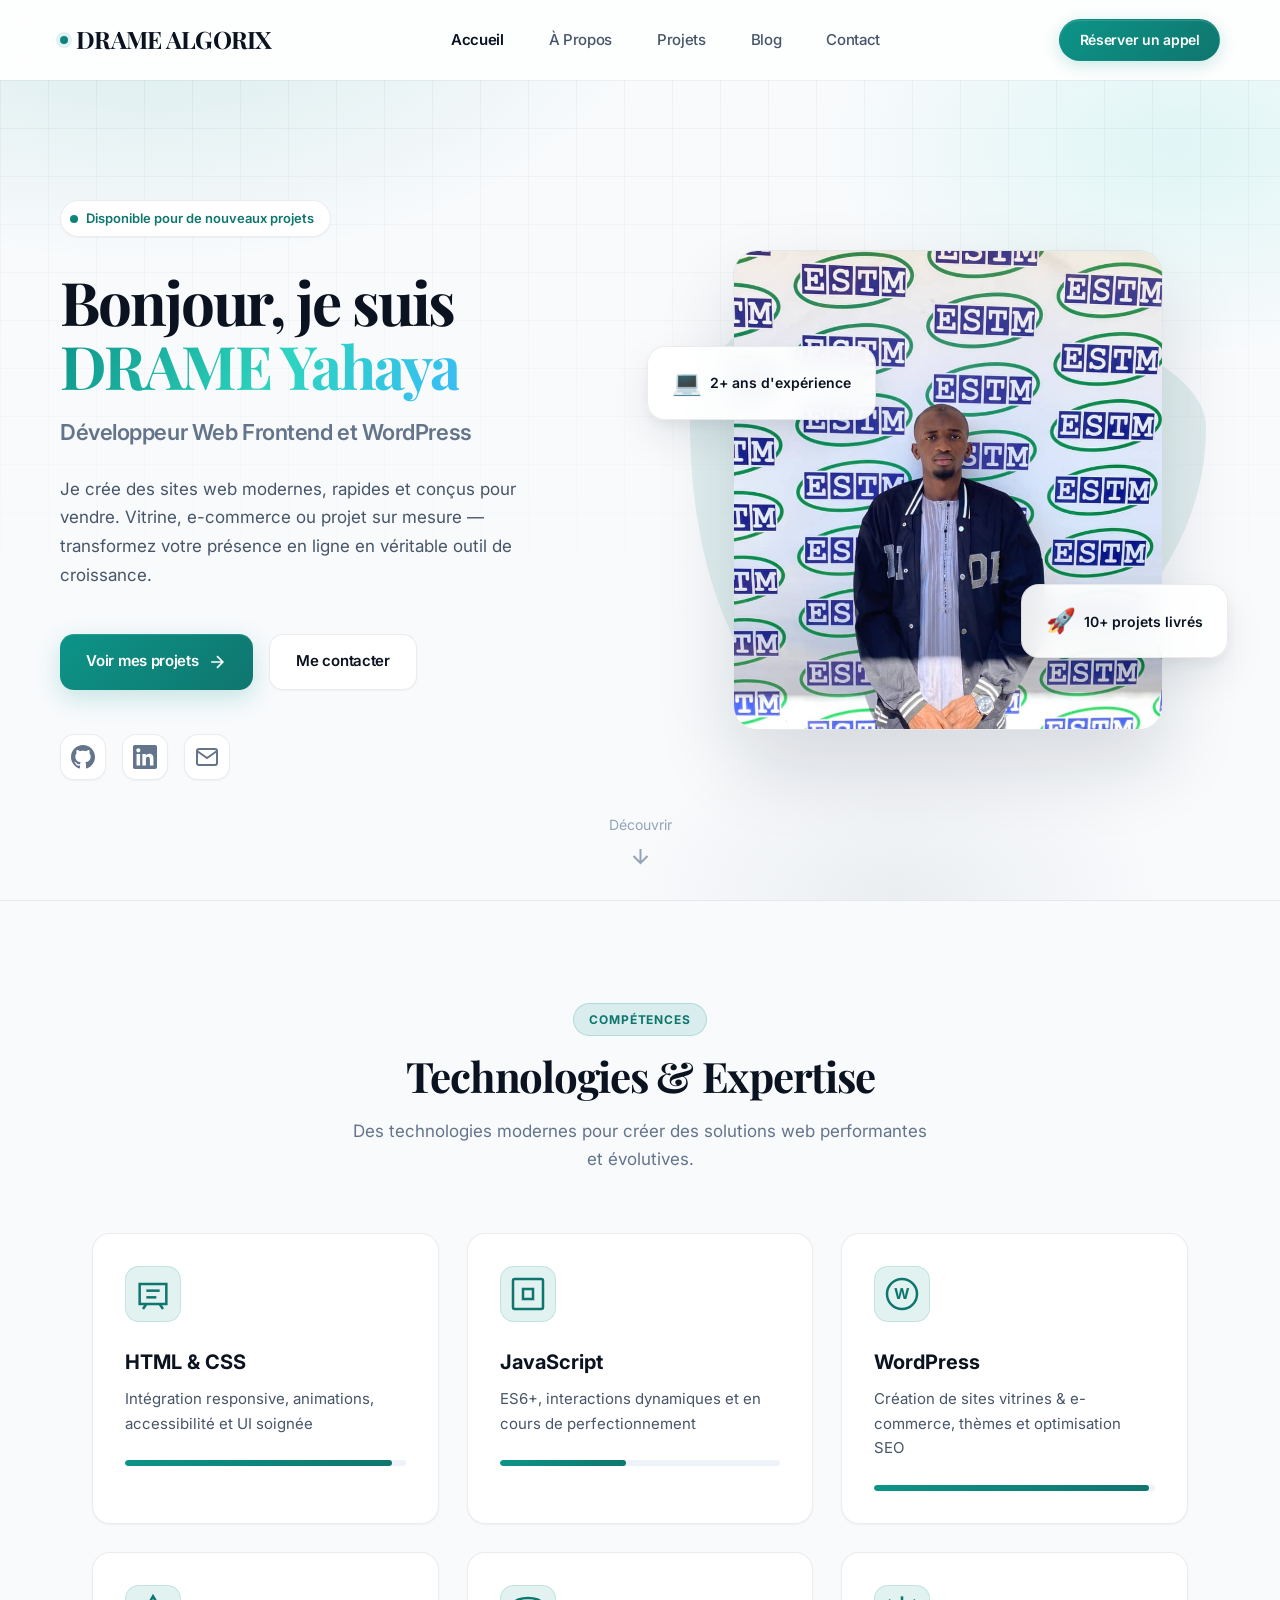
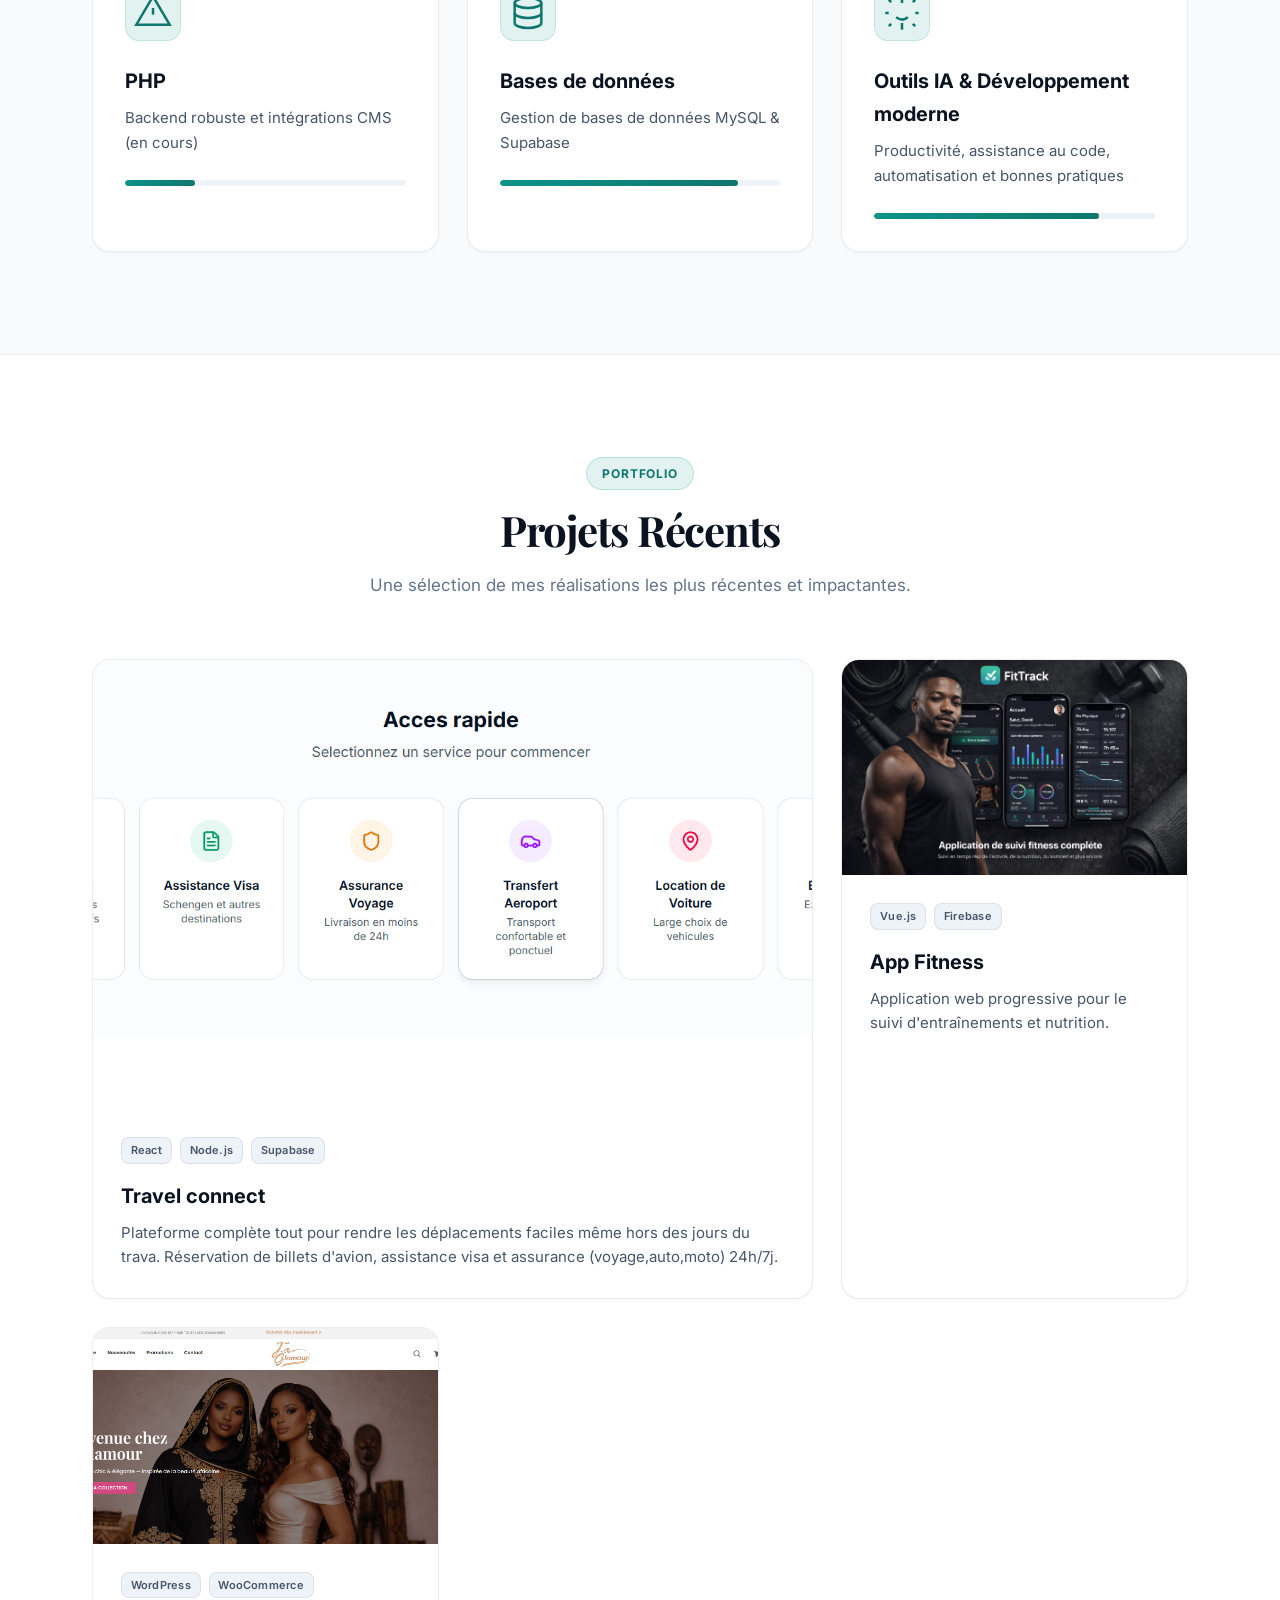
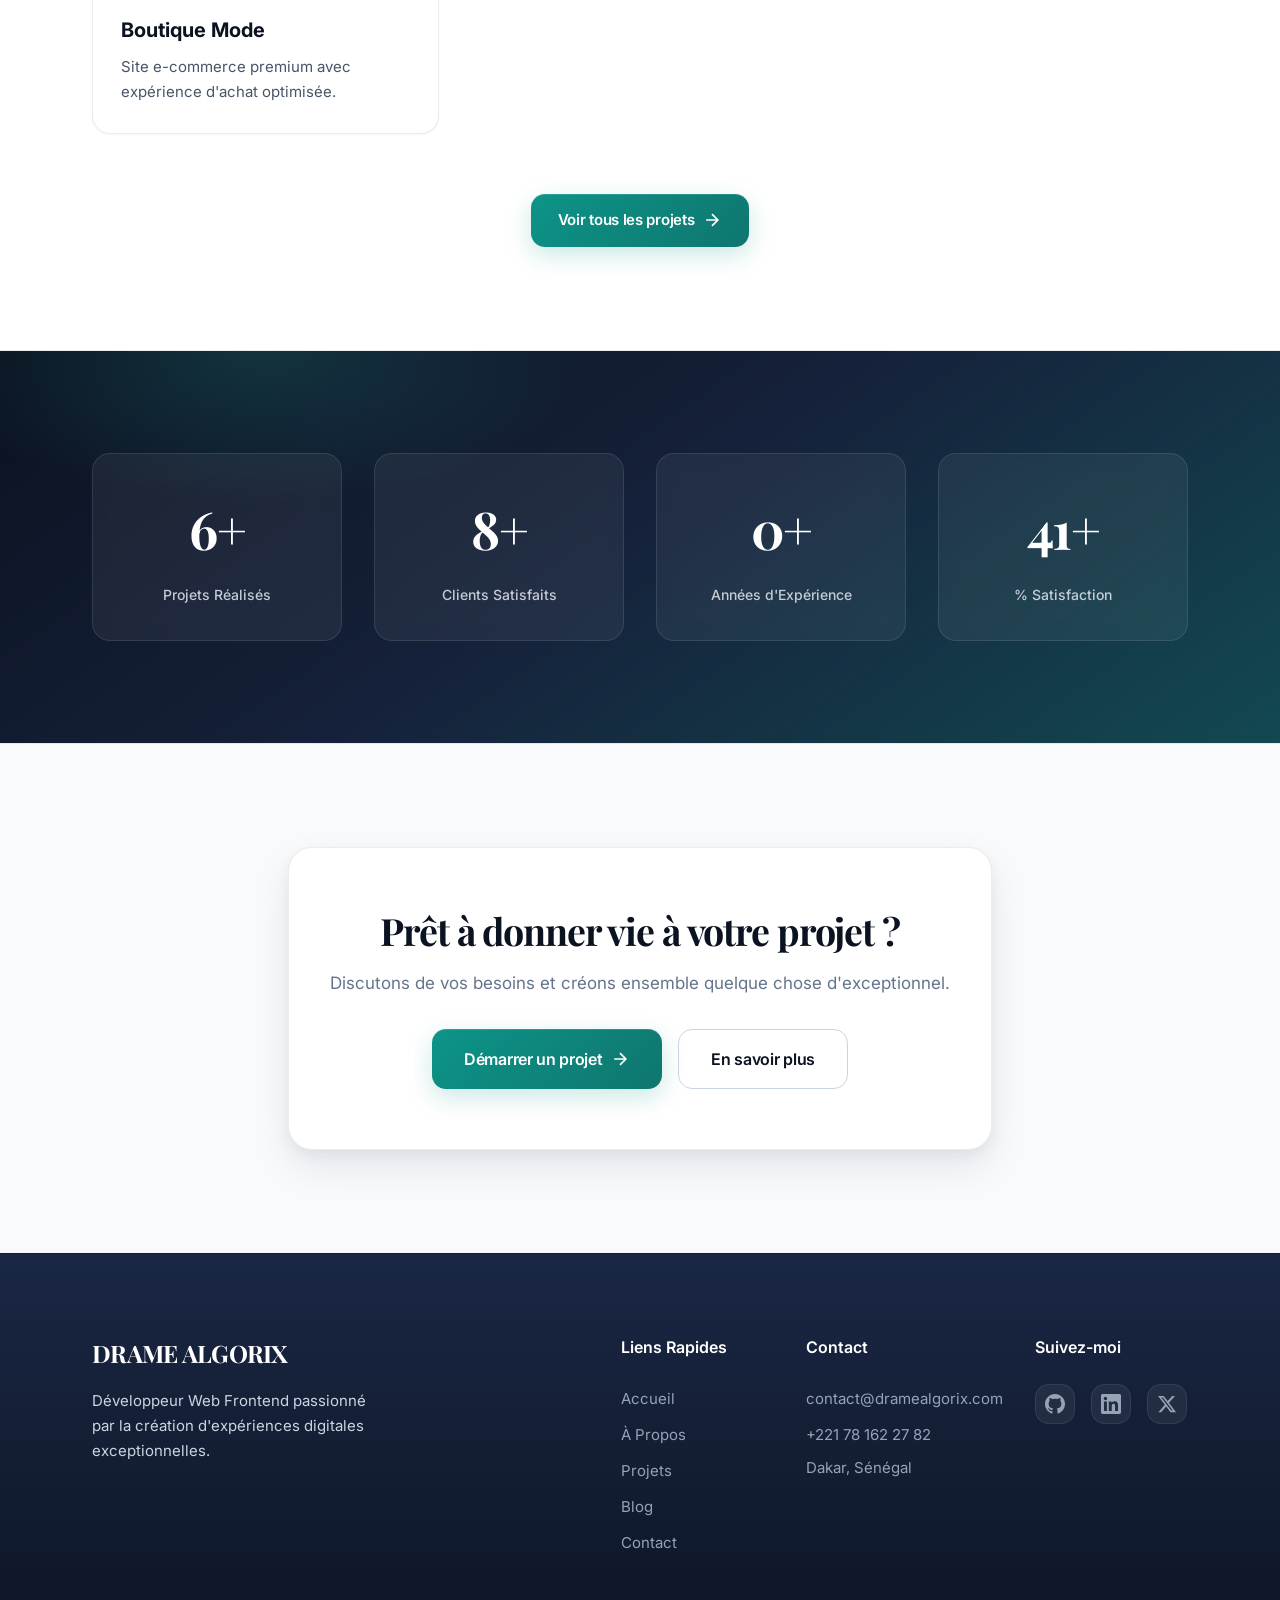
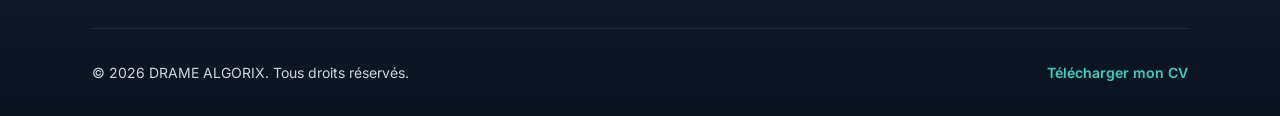
==== commit e9fd044a: "Add files via upload" ====
--- a/index.html
+++ b/index.html
@@ -20,10 +20,10 @@
             </a>
             <ul class="nav-menu" id="nav-menu">
                 <li><a href="index.html" class="nav-link active">Accueil</a></li>
-                <li><a href="about.html" class="nav-link">À Propos</a></li>
-                <li><a href="projects.html" class="nav-link">Projets</a></li>
-                <li><a href="blog.html" class="nav-link">Blog</a></li>
-                <li><a href="contact.html" class="nav-link">Contact</a></li>
+                <li><a href="pages/about.html" class="nav-link">À Propos</a></li>
+                <li><a href="pages/projects.html" class="nav-link">Projets</a></li>
+                <li><a href="pages/blog.html" class="nav-link">Blog</a></li>
+                <li><a href="pages/contact.html" class="nav-link">Contact</a></li>
                 <li class="nav-item-cta">
                     <!-- Mon lien Calendly pour prise de rendez-vous (Planifier un appel) --> 
                     <a href="https://calendly.com/yahayadrame21/30min" class="nav-cta nav-cta--mobile" target="_blank" rel="noopener noreferrer">Réserver un appel</a>
@@ -305,7 +305,7 @@
                 </article>
             </div>
             <div class="section-cta">
-                <a href="projects.html" class="btn btn-primary">
+                <a href="pages/projects.html" class="btn btn-primary">
                     <span>Voir tous les projets</span>
                     <svg width="20" height="20" viewBox="0 0 24 24" fill="none" stroke="currentColor" stroke-width="2">
                         <path d="M5 12h14M12 5l7 7-7 7"/>
@@ -348,13 +348,13 @@
                     Discutons de vos besoins et créons ensemble quelque chose d'exceptionnel.
                 </p>
                 <div class="cta-buttons">
-                    <a href="contact.html" class="btn btn-primary btn-large">
+                    <a href="pages/contact.html" class="btn btn-primary btn-large">
                         <span>Démarrer un projet</span>
                         <svg width="20" height="20" viewBox="0 0 24 24" fill="none" stroke="currentColor" stroke-width="2">
                             <path d="M5 12h14M12 5l7 7-7 7"/>
                         </svg>
                     </a>
-                    <a href="about.html" class="btn btn-outline btn-large">En savoir plus</a>
+                    <a href="pages/about.html" class="btn btn-outline btn-large">En savoir plus</a>
                 </div>
             </div>
         </div>
@@ -375,10 +375,10 @@
                         <h4>Liens Rapides</h4>
                         <ul>
                             <li><a href="index.html">Accueil</a></li>
-                            <li><a href="about.html">À Propos</a></li>
-                            <li><a href="projects.html">Projets</a></li>
-                            <li><a href="blog.html">Blog</a></li>
-                            <li><a href="contact.html">Contact</a></li>
+                            <li><a href="pages/about.html">À Propos</a></li>
+                            <li><a href="pages/projects.html">Projets</a></li>
+                            <li><a href="pages/blog.html">Blog</a></li>
+                            <li><a href="pages/contact.html">Contact</a></li>
                         </ul>
                     </div>
                     <div class="footer-column">
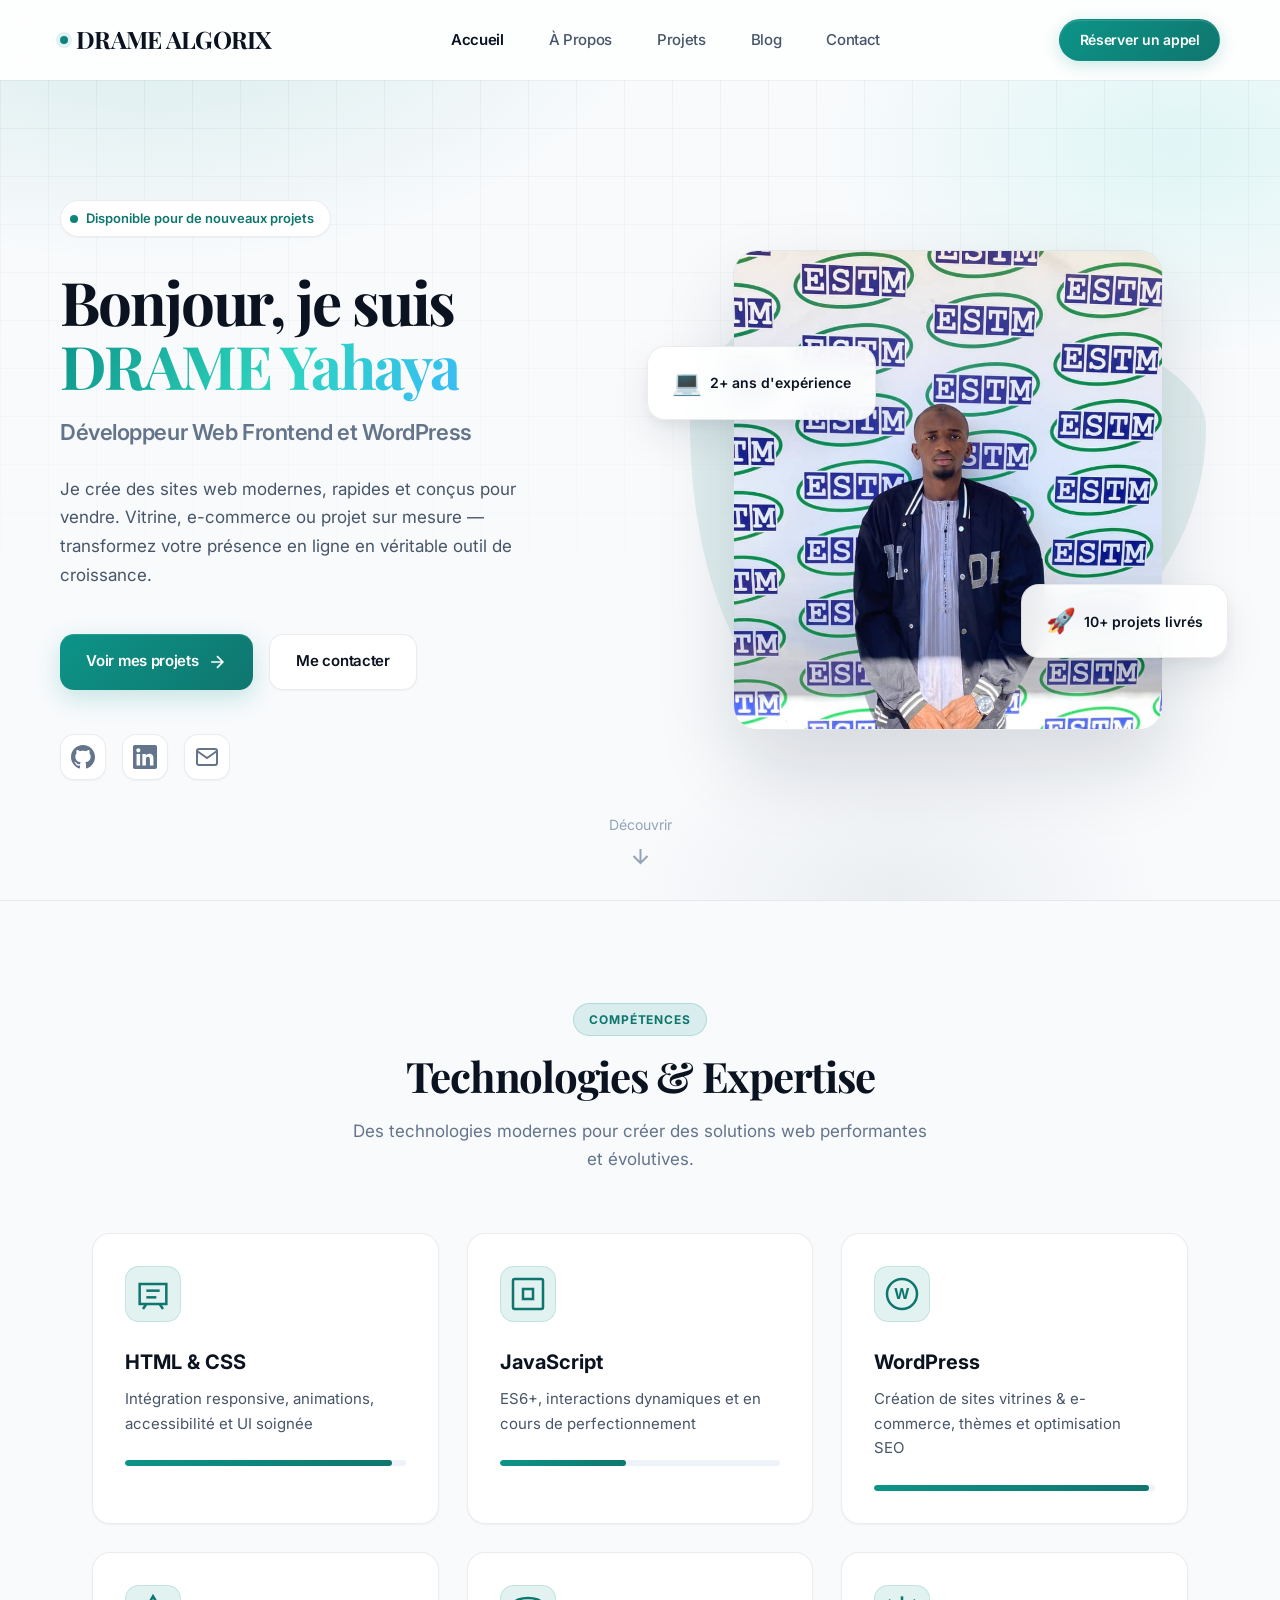
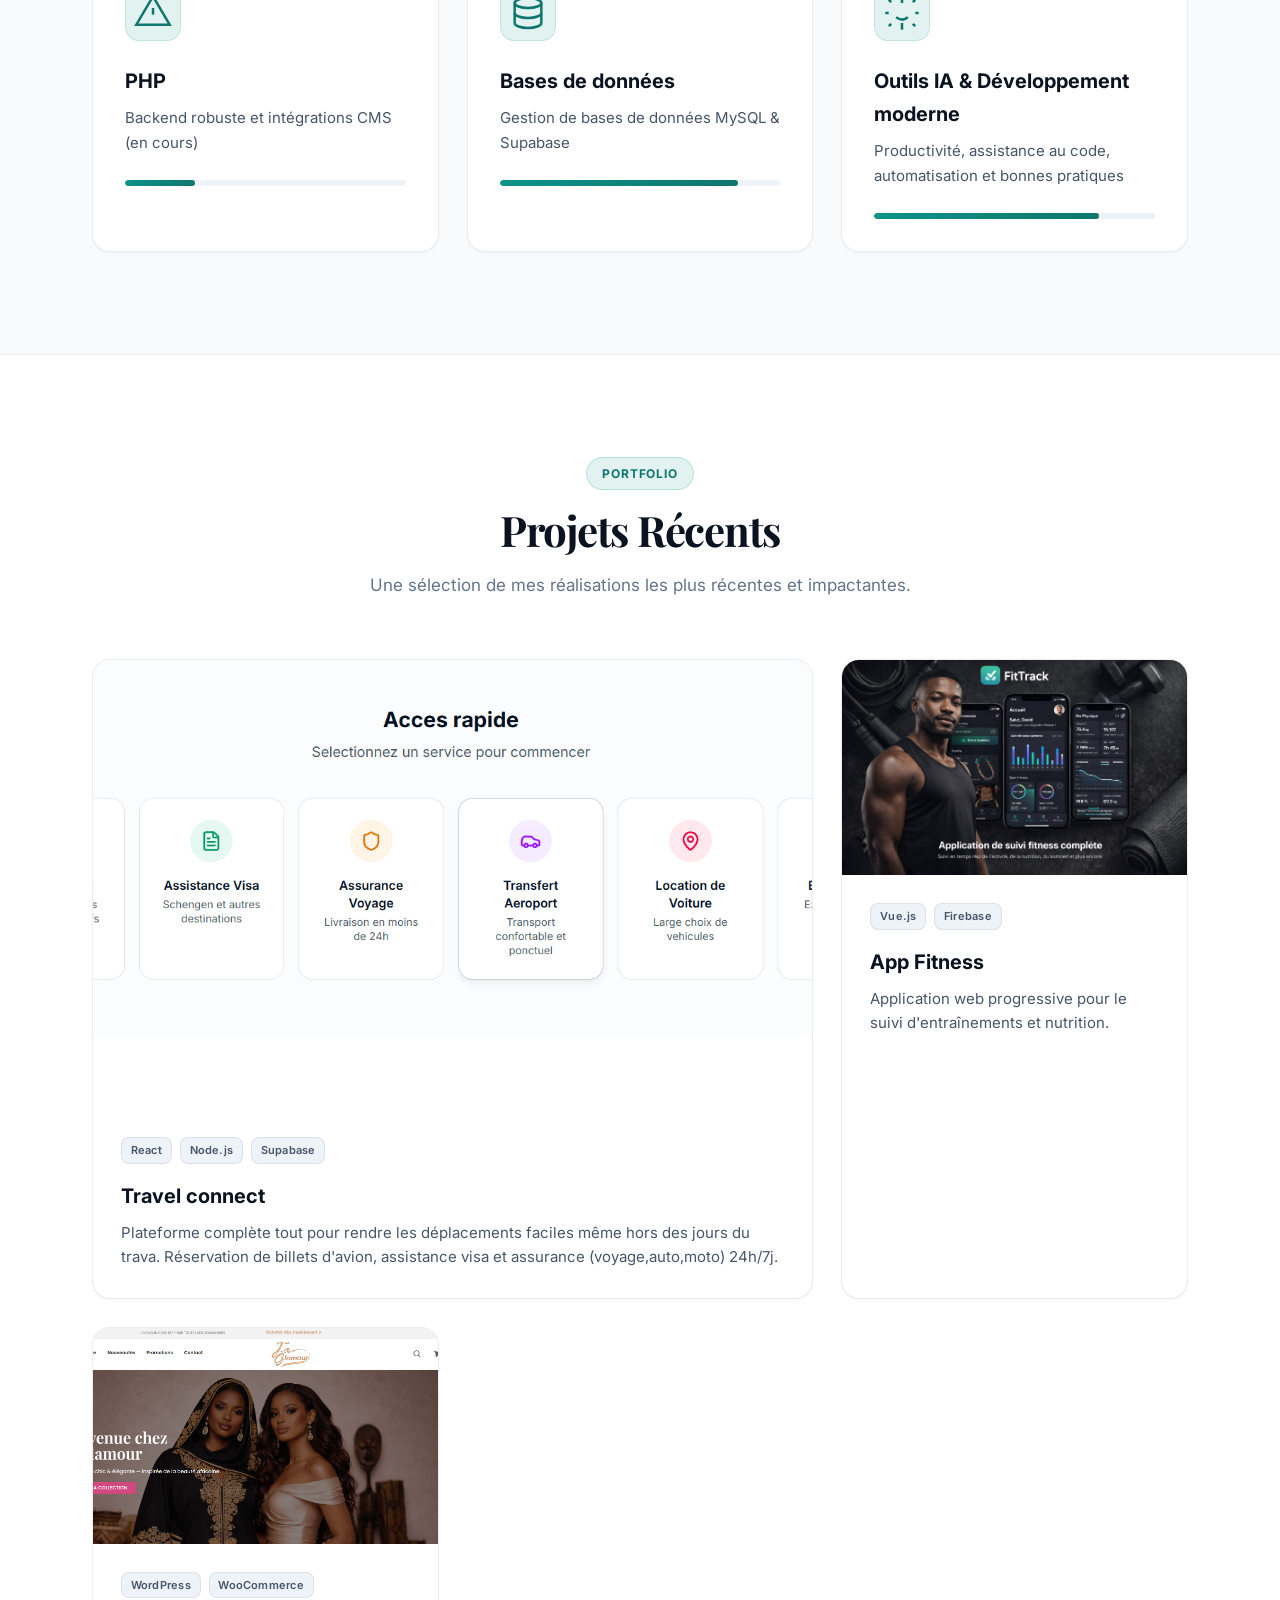
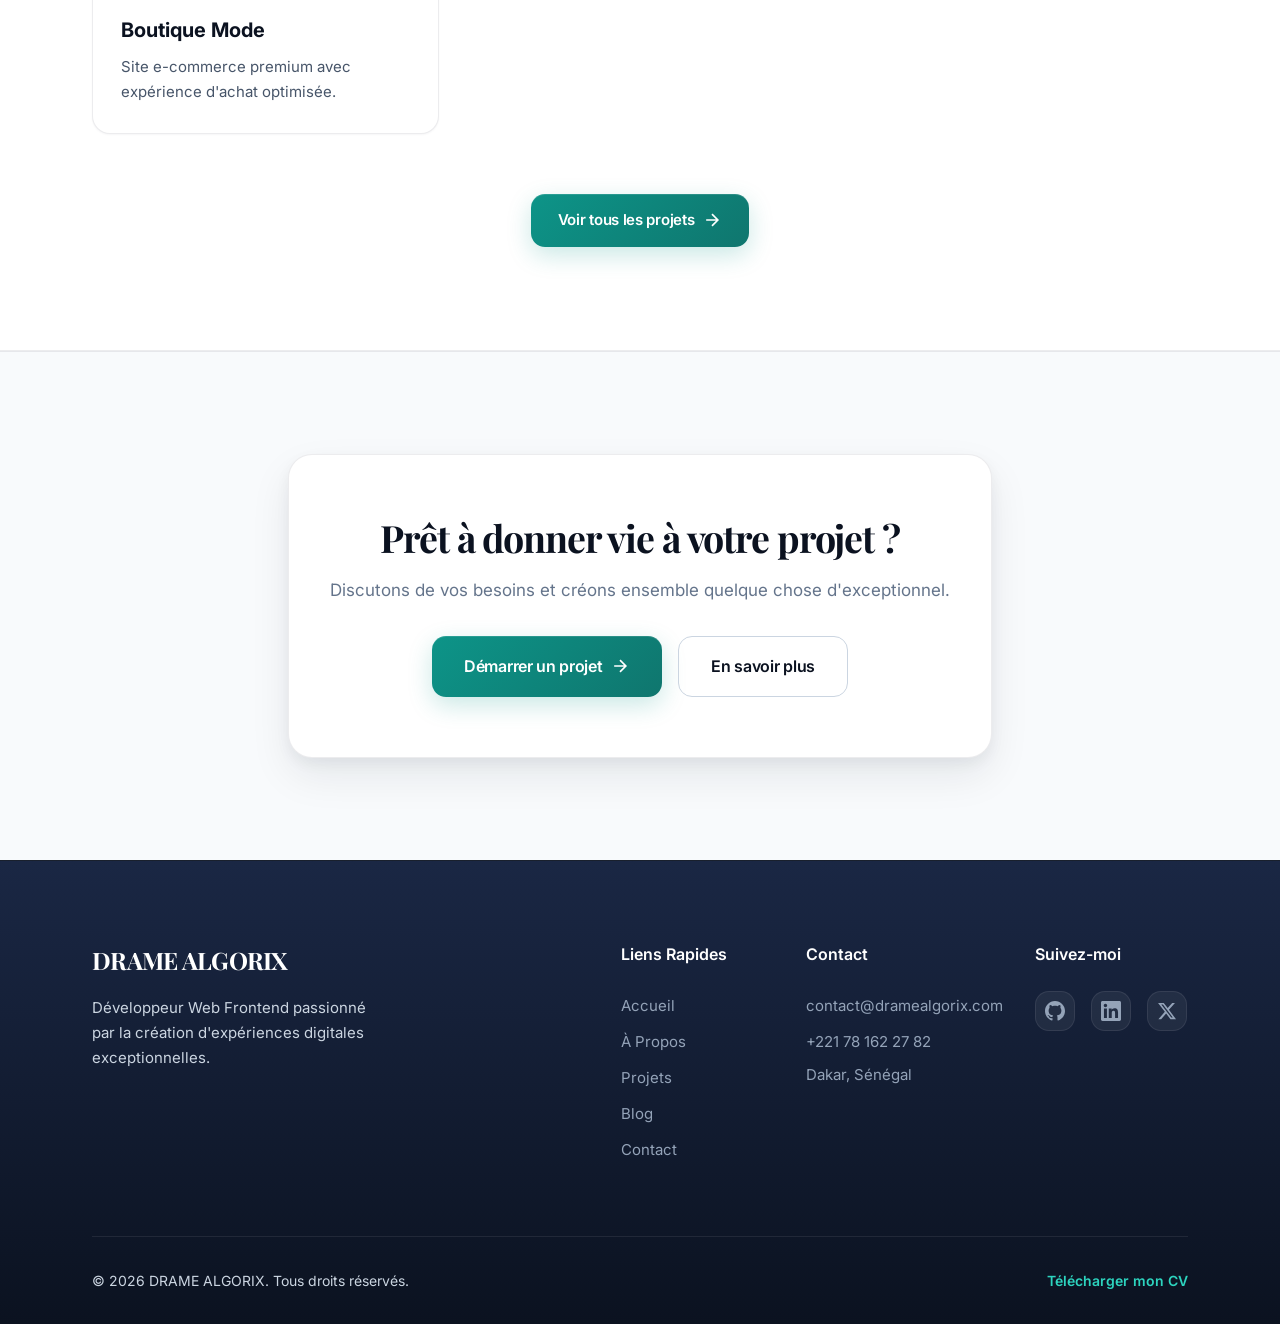
==== commit d05b1a36: "Add files via upload" ====
--- a/index.html
+++ b/index.html
@@ -316,28 +316,6 @@
     </section>
 
     <!-- Section Stats -->
-    <section class="stats">
-        <div class="container">
-            <div class="stats-grid">
-                <div class="stat-item" data-animate>
-                    <span class="stat-number" data-count="15">0</span>
-                    <span class="stat-label">Projets Réalisés</span>
-                </div>
-                <div class="stat-item" data-animate>
-                    <span class="stat-number" data-count="20">0</span>
-                    <span class="stat-label">Clients Satisfaits</span>
-                </div>
-                <div class="stat-item" data-animate>
-                    <span class="stat-number" data-count="2">0</span>
-                    <span class="stat-label">Années d'Expérience</span>
-                </div>
-                <div class="stat-item" data-animate>
-                    <span class="stat-number" data-count="99">0</span>
-                    <span class="stat-label">% Satisfaction</span>
-                </div>
-            </div>
-        </div>
-    </section>
 
     <!-- Bouton d'appel Call To action (CTA) Section -->
     <section class="cta-section">
@@ -413,7 +391,7 @@
             </div>
             <div class="footer-bottom">
                 <p>&copy; 2026 DRAME ALGORIX. Tous droits réservés.</p>
-                <a href="#" class="cv-link">Télécharger mon CV</a>
+                <a href="https://drive.google.com/file/d/1IYiq5hnFpl_rKLBDL0pR4NJHMQWqo3rx/view?usp=drive_link" class="cv-link">Télécharger mon CV</a>
             </div>
         </div>
     </footer>
--- a/css/style.css
+++ b/css/style.css
@@ -981,12 +981,104 @@
 }
 
 /* Projects Page Grid */
-.projects-filter {
-    display: flex;
+.projects-toolbar {
+    display: flex;
+    align-items: center;
     justify-content: center;
     flex-wrap: wrap;
     gap: var(--spacing-md);
     margin-bottom: var(--spacing-3xl);
+}
+
+.projects-search {
+    position: relative;
+    flex: 1 1 320px;
+    max-width: 520px;
+}
+
+.projects-search-input {
+    width: 100%;
+    padding: 0.75rem 2.75rem 0.75rem 1rem;
+    font-size: 0.95rem;
+    font-weight: 500;
+    color: var(--color-primary);
+    background: var(--surface-elevated);
+    border: 1px solid var(--border-subtle);
+    border-radius: var(--radius-full);
+    box-shadow: var(--shadow-sm);
+    transition: border-color var(--transition-fast), box-shadow var(--transition-fast);
+}
+
+.projects-search-input::placeholder {
+    color: var(--color-gray-500);
+    font-weight: 500;
+}
+
+.projects-search-input:focus {
+    outline: none;
+    border-color: rgba(13, 148, 136, 0.45);
+    box-shadow: 0 0 0 4px var(--color-accent-faint), var(--shadow-sm);
+}
+
+.projects-search-clear {
+    position: absolute;
+    top: 50%;
+    right: 0.6rem;
+    transform: translateY(-50%);
+    width: 32px;
+    height: 32px;
+    border-radius: var(--radius-full);
+    background: var(--color-gray-100);
+    color: var(--color-gray-600);
+    border: 1px solid var(--border-subtle);
+    opacity: 0;
+    pointer-events: none;
+    transition: opacity var(--transition-fast), background var(--transition-fast), transform var(--transition-fast);
+}
+
+.projects-search-clear.is-visible {
+    opacity: 1;
+    pointer-events: auto;
+}
+
+.projects-search-clear:hover {
+    background: var(--color-gray-200);
+    transform: translateY(-50%) scale(1.02);
+}
+
+.projects-filter {
+    display: flex;
+    justify-content: center;
+    flex-wrap: wrap;
+    gap: var(--spacing-md);
+}
+
+.projects-meta {
+    flex: 0 0 auto;
+}
+
+.projects-count {
+    display: inline-flex;
+    align-items: center;
+    padding: 0.5rem 0.9rem;
+    font-size: 0.875rem;
+    font-weight: 600;
+    color: var(--color-gray-600);
+    background: rgba(255, 255, 255, 0.65);
+    border: 1px solid var(--border-subtle);
+    border-radius: var(--radius-full);
+    box-shadow: var(--shadow-sm);
+}
+
+.projects-empty {
+    margin-top: var(--spacing-2xl);
+    text-align: center;
+    padding: var(--spacing-xl);
+    background: var(--surface-elevated);
+    border: 1px solid var(--border-subtle);
+    border-radius: var(--radius-xl);
+    color: var(--color-gray-600);
+    box-shadow: var(--shadow-sm);
 }
 
 .filter-btn {
@@ -2213,4 +2305,13 @@
         flex: 1;
         text-align: center;
     }
-}
+
+    .projects-toolbar {
+        justify-content: stretch;
+    }
+
+    .projects-search {
+        flex: 1 1 100%;
+        max-width: none;
+    }
+}
